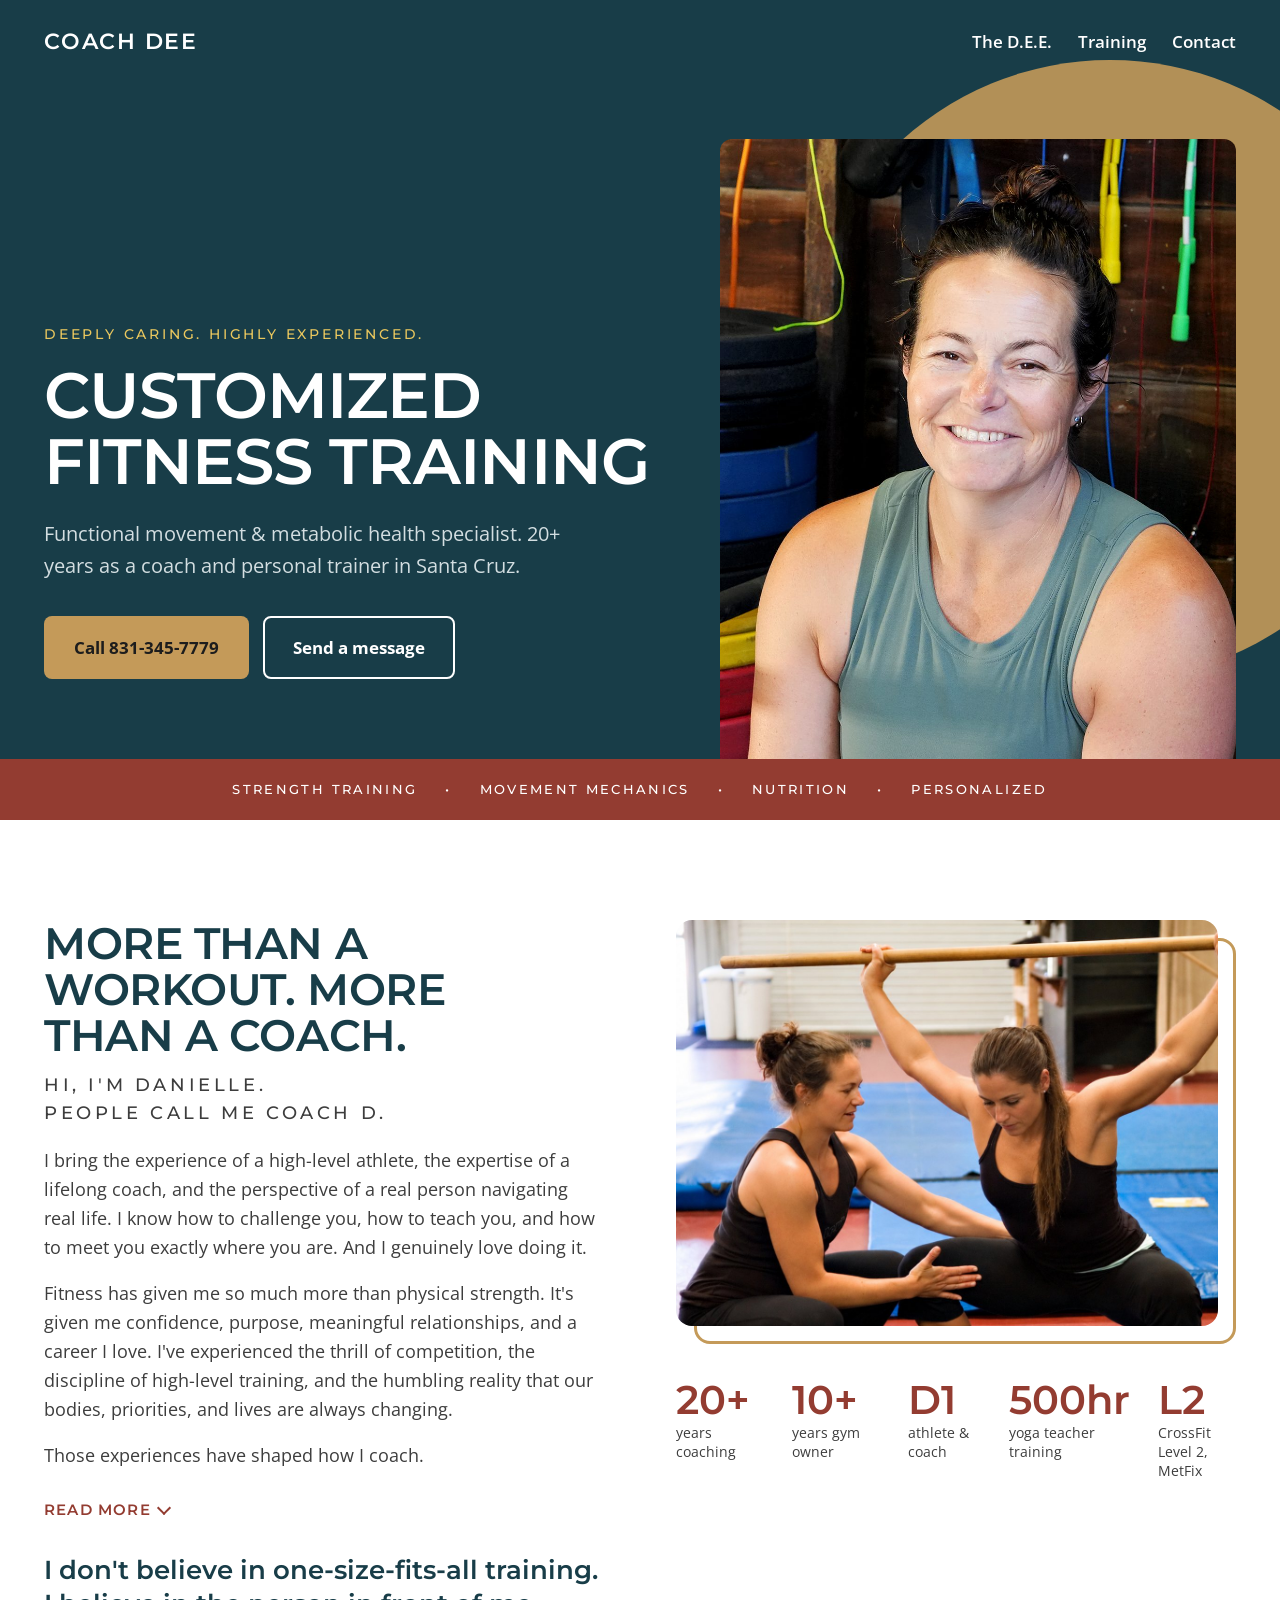
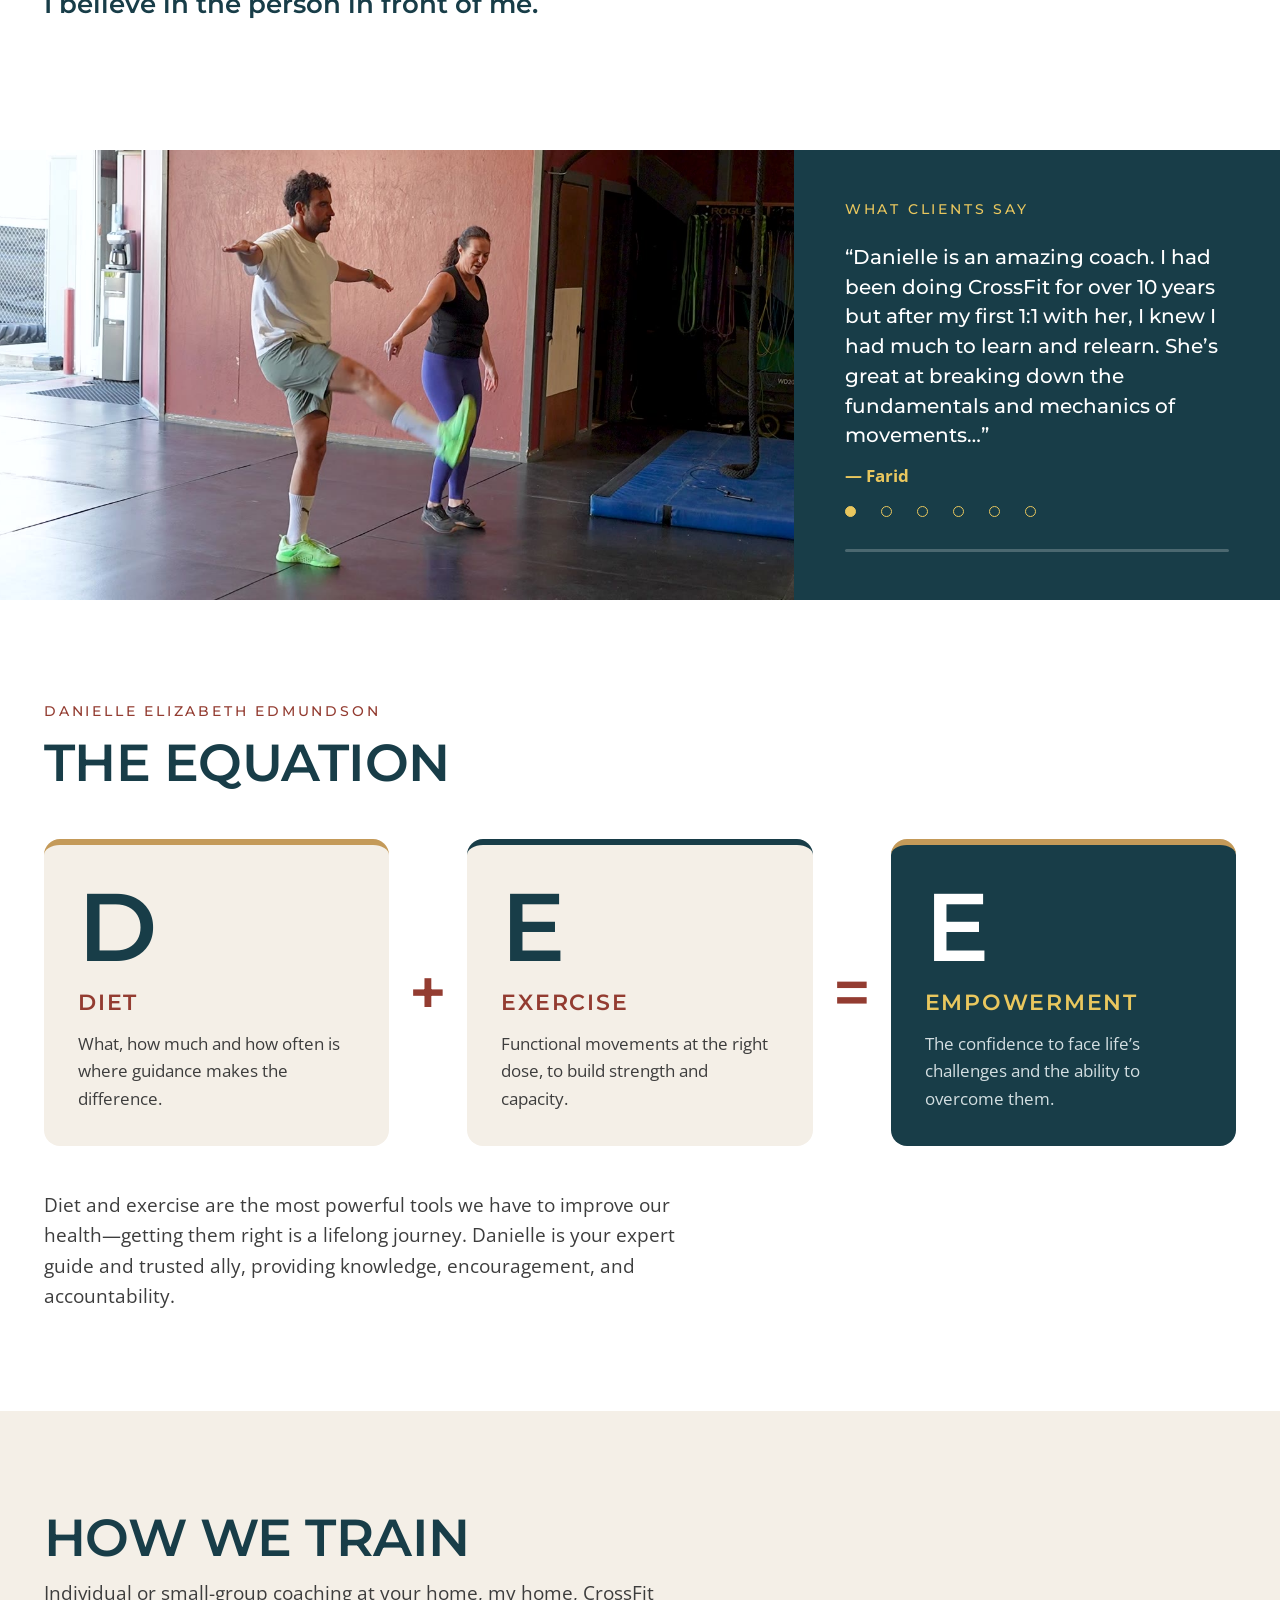
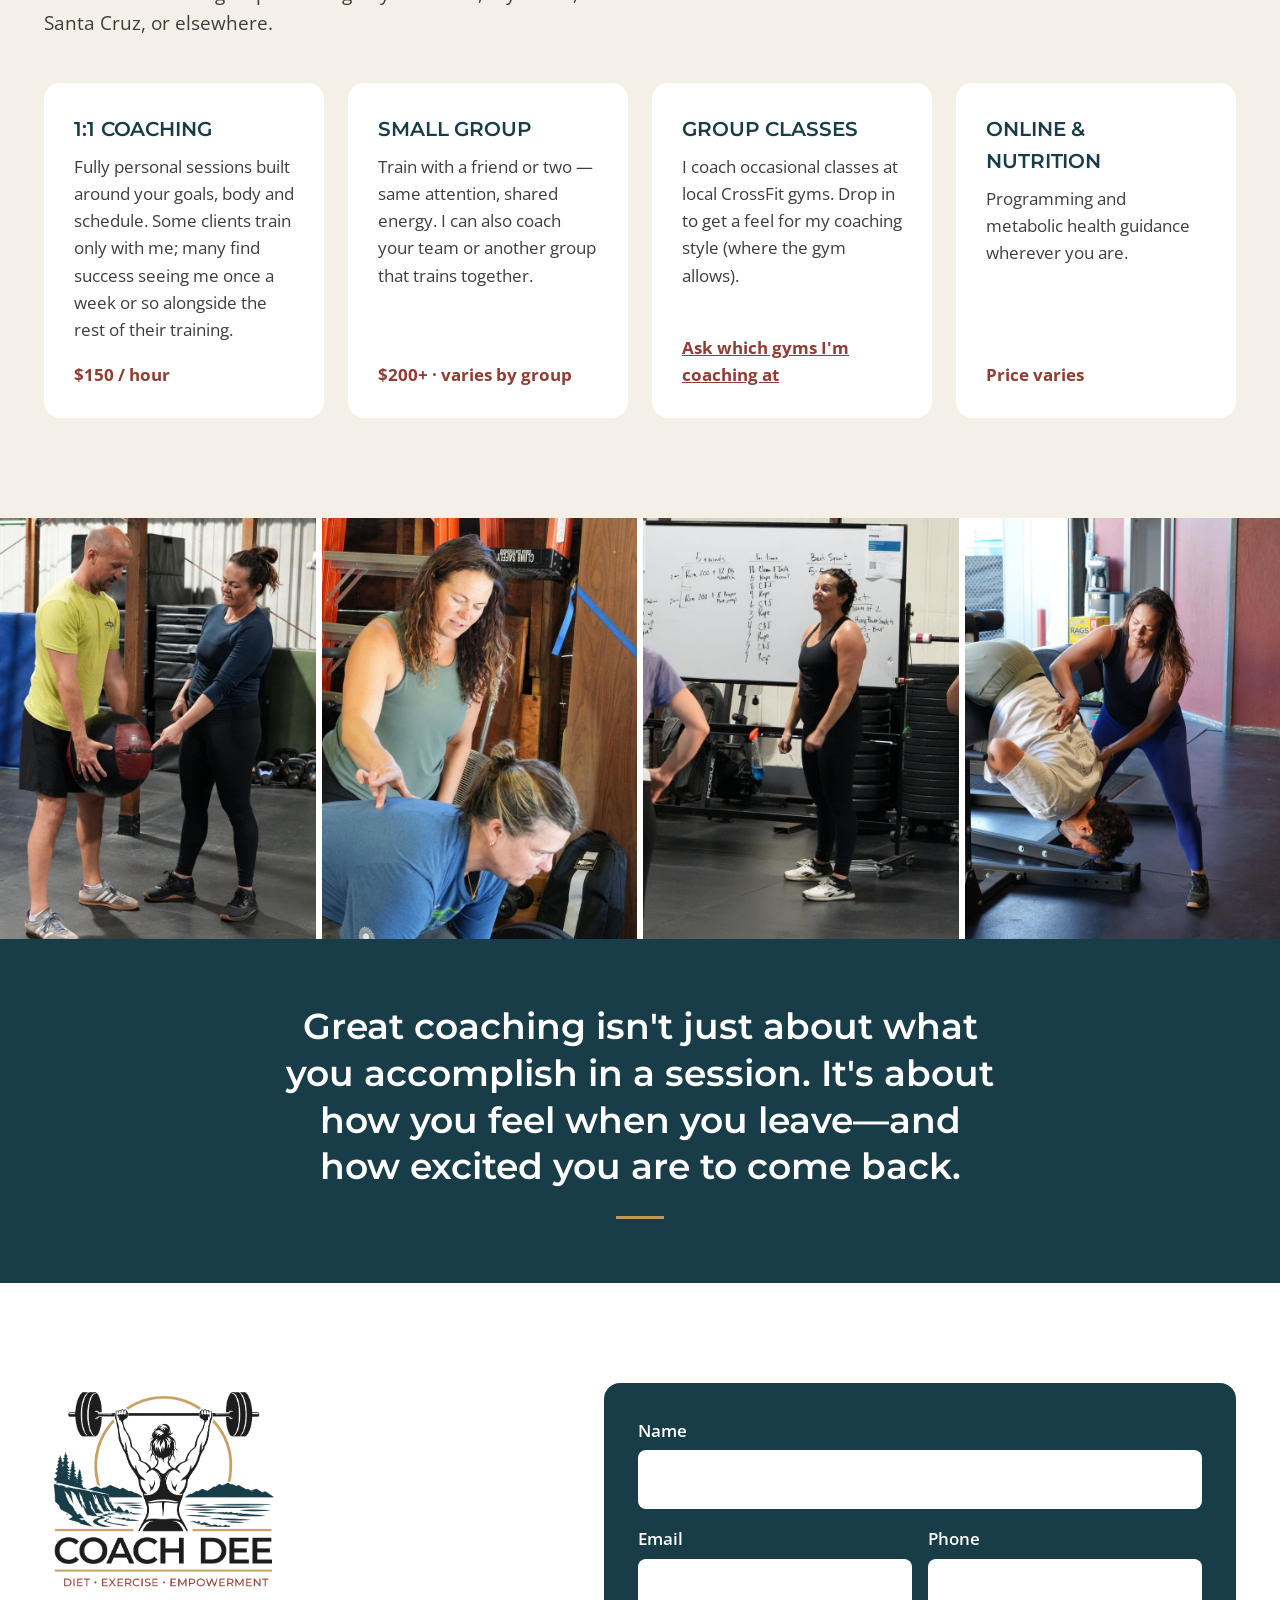
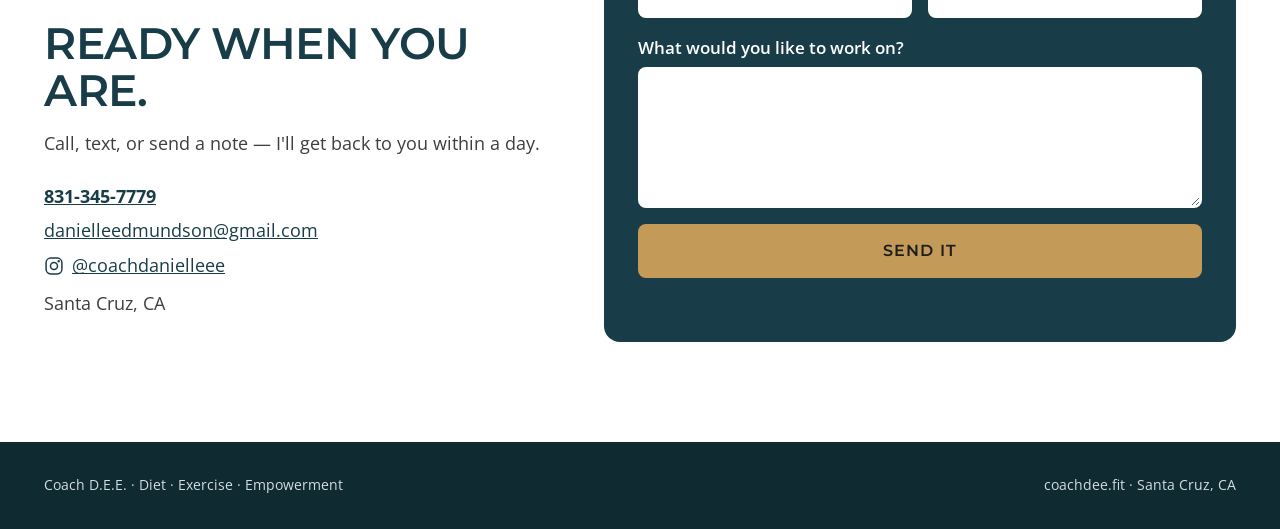
==== site/index.html @ 7452fba5 "Photo Row, Pricing" ====
<!doctype html>
<html lang="en">
<head>
  <meta charset="utf-8">
  <meta name="viewport" content="width=device-width, initial-scale=1">

  <!-- ============================================================
       WHAT SHOWS IN GOOGLE AND IN THE BROWSER TAB
       ============================================================ -->
  <title>Coach DEE | Personal Training in Santa Cruz</title>
  <meta name="description" content="Customized fitness training. Danielle Edmundson is a functional movement and metabolic health specialist with 20+ years coaching in Santa Cruz, CA.">

  <!-- What shows when the link is shared by text, Facebook, etc. -->
  <meta property="og:title" content="Coach DEE | Personal Training in Santa Cruz">
  <meta property="og:description" content="Customized fitness training. 20+ years coaching in Santa Cruz.">
  <meta property="og:image" content="https://coachdee.fit/images/danielle-portrait.jpg">
  <meta property="og:type" content="website">
  <meta property="og:url" content="https://coachdee.fit/">
  <meta name="twitter:card" content="summary_large_image">
  <link rel="canonical" href="https://coachdee.fit/">

  <!-- Browser-tab icon, plus a larger copy and a phone home-screen version -->
  <link rel="icon" href="images/favicon-32.png" sizes="32x32" type="image/png">
  <link rel="icon" href="images/favicon.png" sizes="192x192" type="image/png">
  <link rel="apple-touch-icon" href="images/apple-touch-icon.png">

  <!-- Fonts (from Google Fonts) -->
  <link rel="preconnect" href="https://fonts.googleapis.com">
  <link rel="preconnect" href="https://fonts.gstatic.com" crossorigin>
  <link href="https://fonts.googleapis.com/css2?family=Montserrat:wght@500;600&family=Open+Sans:ital,wght@0,400;0,600;0,700;1,400&display=swap" rel="stylesheet">

  <!-- The look of the site lives in style.css -->
  <link rel="stylesheet" href="style.css">
</head>
<body>

<!-- ============================================================
     HERO (the top of the page: menu, big headline, main photo)
     ============================================================ -->
<section id="top" class="hero">
  <div class="hero-sun" aria-hidden="true"></div>

  <div class="wrap topbar">
    <a href="#top" class="brand">COACH DEE</a>
    <nav aria-label="Main">
      <a href="#dee">The D.E.E.</a>
      <a href="#train">Training</a>
      <a href="#contact">Contact</a>
    </nav>
  </div>

  <div class="wrap hero-body">
    <div class="hero-text">
      <p class="eyebrow">Deeply caring. Highly experienced.</p>
      <h1>Customized Fitness Training</h1>
      <p class="hero-lead">Functional movement &amp; metabolic health specialist. 20+ years as a coach and personal trainer in Santa Cruz.</p>
      <div class="btn-row">
        <a href="tel:8313457779" class="btn btn-gold">Call 831-345-7779</a>
        <a href="mailto:danielleedmundson@gmail.com" class="btn btn-outline">Send a message</a>
      </div>
    </div>
    <div class="hero-photo">
      <img src="images/danielle-portrait.jpg" alt="Coach Danielle smiling in her gym" width="1000" height="1333">
    </div>
  </div>
</section>


<!-- ============================================================
     RED STRIPE (four things Danielle offers)
     ============================================================ -->
<section class="stripe" aria-label="What I coach">
  <div class="wrap">
    <span>STRENGTH TRAINING</span><span aria-hidden="true">•</span>
    <span>MOVEMENT MECHANICS</span><span aria-hidden="true">•</span>
    <span>NUTRITION</span><span aria-hidden="true">•</span>
    <span>PERSONALIZED</span>
  </div>
</section>


<!-- ============================================================
     ABOUT DANIELLE (bio with "Read More" for the rest; photo and numbers on the right)
     The first paragraphs always show. Everything inside <details> shows
     when a visitor clicks "Read More".
     ============================================================ -->
<section class="wrap section about-framed" aria-labelledby="about-heading">
  <div class="framed-text">
    <h2 class="big-heading about-heading" id="about-heading">More Than a Workout. More Than a Coach.</h2>
    <p class="eyebrow about-intro"><span>Hi, I'm Danielle.</span> <span>People call me Coach&nbsp;D.</span></p>
    <p>I bring the experience of a high-level athlete, the expertise of a lifelong coach, and the perspective of a real person navigating real life. I know how to challenge you, how to teach you, and how to meet you exactly where you are. And I genuinely love doing it.</p>
    <p>Fitness has given me so much more than physical strength. It's given me confidence, purpose, meaningful relationships, and a career I love. I've experienced the thrill of competition, the discipline of high-level training, and the humbling reality that our bodies, priorities, and lives are always changing.</p>
    <p>Those experiences have shaped how I coach.</p>

    <details class="story">
      <summary><span class="more">Read More</span><span class="less">Show less</span></summary>
      <div class="story-body">
        <p>I love the art and science of coaching. Understanding how bodies move, knowing what to teach, how much to challenge, when to push, and when to adapt. I bring decades of technical knowledge, creativity, and genuine care to every session, but what matters most to me is the relationship we build and how you feel about what you're accomplishing.</p>
        <p>You might be an experienced athlete, someone returning to exercise after years away, or someone who isn't quite sure where to begin. You might have ambitious goals or simply want to feel stronger, healthier, and more comfortable in your body.</p>
        <p class="belief">Wherever you are, we'll start there.</p>
        <p>We'll work hard, learn a lot, laugh, and discover what makes movement meaningful for you. I'll listen, teach, challenge, and adjust as we go, helping you build strength, confidence, and capabilities that extend far beyond the gym.</p>
        <div class="story-close">
          <p>My favorite thing to hear after a session?</p>
          <p class="story-quote">“When can we do that again?”</p>
          <p>That's when I know we're building something that lasts.</p>
        </div>
      </div>
    </details>

    <p class="belief">I don't believe in one-size-fits-all training. I believe in the person in front of me.</p>

  </div>
  <div class="about-aside">
    <div class="framed-photo">
      <img src="images/danielle-squat-coaching.jpg" alt="Danielle cueing a client's knee position in an overhead squat" width="1160" height="1023">
    </div>
    <div class="stats">
        <div><div class="stat-number">20+</div><div class="stat-label">years coaching</div></div>
        <div><div class="stat-number">10+</div><div class="stat-label">years gym owner</div></div>
        <div><div class="stat-number">D1</div><div class="stat-label">athlete &amp; coach</div></div>
        <div><div class="stat-number">500hr</div><div class="stat-label">yoga teacher training</div></div>
        <div><div class="stat-number">L2</div><div class="stat-label">CrossFit Level 2, MetFix</div></div>
    </div>
  </div>
</section>


<!-- ============================================================
     VIDEO + CLIENT QUOTES (side by side: video left, quote panel right)
     To use a different video, replace images/coachdee-broll-2.mp4

     Each quote appears at a set time in the video and stays until the
     next one starts. Set the time with data-start="minutes:seconds";
     data-end="minutes:seconds" makes a quote leave early.
     When no quote is on, the panel is left blank.
     The panel takes its colors from the quote showing:
       (nothing extra) = teal    style-light = ivory    style-red = barn red
     To take a quote out WITHOUT deleting it, add the word hidden.
     ============================================================ -->
<section class="vq-split" aria-label="Danielle coaching, and what clients say">
  <div class="vq-split-video">
    <video src="images/coachdee-broll-2.mp4" poster="images/coachdee-broll-2-preview.jpg"
         autoplay muted loop playsinline preload="auto"
         aria-label="Danielle coaching clients through balance work, lifts, rows and drills"></video>
  </div>
  <div class="vq-panel">
    <p class="eyebrow">What clients say</p>
    <div class="quotes">
      <!-- 0:00 to 0:09: Farid, part 1. Teal -->
      <figure class="testimonial" data-start="0:00">
        <blockquote>“Danielle is an amazing coach. I had been doing CrossFit for over 10 years but after my first 1:1 with her, I knew I had much to learn and relearn. She’s great at breaking down the fundamentals and mechanics of movements…”</blockquote>
        <figcaption>— Farid</figcaption>
      </figure>

      <!-- 0:09 to 0:18: Farid, part 2. Teal -->
      <figure class="testimonial" data-start="0:09">
        <blockquote>“…I have been able to open up to Danielle about goals and aspirations I thought I would never achieve and we are working through the list! I appreciate and enjoy every session I have with her.”</blockquote>
        <figcaption>— Farid</figcaption>
      </figure>

      <!-- 0:18 to 0:34: Mary. Ivory -->
      <figure class="testimonial style-light" data-start="0:18">
        <blockquote>“She is so much more than a personal trainer. My time with her is the best hour of my day.”</blockquote>
        <figcaption>— Mary</figcaption>
      </figure>

      <!-- 0:34 to 0:50: Dirk, part 1. Barn red -->
      <figure class="testimonial style-red" data-start="0:34">
        <blockquote>“Danielle does an outstanding job of demonstrating the proper technique and correcting mine. I do not have good proprioception, and her new refinements and insights at every step yield continuous improvement…”</blockquote>
        <figcaption>— Dirk</figcaption>
      </figure>

      <!-- 0:50 to 1:05: Dirk, part 2. Barn red -->
      <figure class="testimonial style-red" data-start="0:50">
        <blockquote>“…She is patient, humorous, and our sessions are tremendous fun.”</blockquote>
        <figcaption>— Dirk</figcaption>
      </figure>

      <!-- 1:05 to 1:20: Emily. Teal. Then no quote until the end (the logo) -->
      <figure class="testimonial" data-start="1:05" data-end="1:20">
        <blockquote>“Danielle brings energy, expertise and genuine care to every session.”</blockquote>
        <figcaption>— Emily</figcaption>
      </figure>

      <!-- Not shown right now: Drew. To use it, give it a time and delete the word "hidden". -->
      <figure class="testimonial style-light" data-start="1:20" hidden>
        <blockquote>“Danielle really pays attention to the whole person. She understands that fitness isn’t just about exercise — it’s about how you feel, how you move, and how you take care of yourself. She’s knowledgeable, patient, and genuinely invested in helping you succeed.”</blockquote>
        <figcaption>— Drew</figcaption>
      </figure>

    </div>
    <div class="vq-progress" aria-hidden="true"><span></span></div>
  </div>
</section>


<!-- ============================================================
     THE D.E.E. — "The Equation": Diet + Exercise = Empowerment
     ============================================================ -->
<section id="dee" class="wrap section">
  <p class="eyebrow">Danielle Elizabeth Edmundson</p>
  <h2 class="big-heading dee-heading">The Equation</h2>

  <div class="equation" role="group" aria-label="Diet plus Exercise equals Empowerment">
    <div class="dee-card">
      <div class="dee-letter" aria-hidden="true">D</div>
      <h3>DIET</h3>
      <p>What, how much and how often is where guidance makes the difference.</p>
    </div>
    <span class="op" aria-hidden="true">+</span>
    <div class="dee-card teal">
      <div class="dee-letter" aria-hidden="true">E</div>
      <h3>EXERCISE</h3>
      <p>Functional movements at the right dose, to build strength and capacity.</p>
    </div>
    <span class="op" aria-hidden="true">=</span>
    <div class="dee-card result">
      <div class="dee-letter" aria-hidden="true">E</div>
      <h3>EMPOWERMENT</h3>
      <p>The confidence to face life’s challenges and the ability to overcome them.</p>
    </div>
  </div>
  <p class="equation-intro">Diet and exercise are the most powerful tools we have to improve our health—getting them right is a lifelong journey. Danielle is your expert guide and trusted ally, providing knowledge, encouragement, and accountability.</p>
</section>


<!-- ============================================================
     HOW WE TRAIN (the ways to work together)
     Prices are the red line at the bottom of each card.
     ============================================================ -->
<section id="train" class="train">
  <div class="wrap section">
    <h2 class="big-heading">How we train</h2>
    <p class="train-intro">Individual or small-group coaching at your home, my home, CrossFit Santa Cruz, or elsewhere.</p>

    <div class="card-grid">
      <div class="offer">
        <h3>1:1 Coaching</h3>
        <p>Fully personal sessions built around your goals, body and schedule. Some clients train only with me; many find success seeing me once a week or so alongside the rest of their training.</p>
        <p class="price">$150 / hour</p>
      </div>
      <div class="offer">
        <h3>Small Group</h3>
        <p>Train with a friend or two — same attention, shared energy. I can also coach your team or another group that trains together.</p>
        <p class="price">$200+ · varies by group</p>
      </div>
      <div class="offer">
        <h3>Group Classes</h3>
        <p>I coach occasional classes at local CrossFit gyms. Drop in to get a feel for my coaching style (where the gym allows).</p>
        <p class="price"><a href="#contact">Ask which gyms I'm coaching at</a></p>
      </div>
      <div class="offer">
        <h3>Online &amp; Nutrition</h3>
        <p>Programming and metabolic health guidance wherever you are.</p>
        <p class="price">Price varies</p>
      </div>
    </div>
  </div>
</section>


<!-- ============================================================
     PHOTO STRIP (four coaching photos, edge to edge)
     To swap a photo, put the new file in the images folder and change
     its src="images/..." and its description in alt="...".
     Photos look best cropped tall (3 wide by 4 high).
     ============================================================ -->
<div class="photo-strip" role="group" aria-label="Danielle coaching">
  <img src="images/strip-medball-cue.jpg" alt="Danielle smiling as she points out a client's grip on a medicine ball" width="750" height="1000" loading="lazy">
  <img src="images/strip-deadlift-cue.jpg" alt="Danielle cueing a client's back position as she sets up a deadlift" width="750" height="1000" loading="lazy">
  <img src="images/strip-whiteboard-smiling.jpg" alt="Danielle smiling as she talks a small group through the workout on the whiteboard" width="750" height="1000" loading="lazy">
  <img src="images/strip-ghd-hands-on.jpg" alt="Danielle giving a hands-on cue to a client on the GHD machine" width="750" height="1000" loading="lazy">
</div>


<!-- ============================================================
     COACHING STATEMENT (teal band before Contact)
     ============================================================ -->
<section class="statement" aria-label="Danielle's coaching philosophy">
  <div class="wrap">
    <p>Great coaching isn't just about what you accomplish in a session. It's about how you feel when you leave—and how excited you are to come back.</p>
  </div>
</section>


<!-- ============================================================
     CONTACT (info + message form)
     Messages are emailed to Danielle by FormSubmit (formsubmit.co).
     The very first message triggers a one-time "activate this form"
     email to Danielle — she clicks it once, and it works from then on.
     To send messages somewhere else, change the email in the
     form's action="..." address below.
     ============================================================ -->
<section id="contact" class="contact-band">
<div class="wrap section contact">
  <div class="contact-info">
    <img class="contact-logo" src="images/CoachDee-Logo-FINAL2.png" alt="Coach Dee — Diet, Exercise, Empowerment" width="1350" height="1200" >
    <h2 class="big-heading">Ready when you are.</h2>
    <p class="lead">Call, text, or send a note — I'll get back to you within a day.</p>
    <p><a class="phone" href="tel:8313457779">831-345-7779</a></p>
    <p><a href="mailto:danielleedmundson@gmail.com">danielleedmundson@gmail.com</a></p>
    <p><a class="ig-link" href="https://instagram.com/coachdanielleee"><svg aria-hidden="true" width="20" height="20" viewBox="0 0 24 24" fill="none" stroke="currentColor" stroke-width="1.8" stroke-linecap="round" stroke-linejoin="round"><rect x="2.5" y="2.5" width="19" height="19" rx="5.5"></rect><circle cx="12" cy="12" r="4.2"></circle><circle cx="17.6" cy="6.4" r="0.6" fill="currentColor"></circle></svg><span>@coachdanielleee</span></a></p>
    <p class="lead">Santa Cruz, CA</p>
  </div>

  <form class="contact-form" method="POST" action="https://formsubmit.co/danielleedmundson@gmail.com">
    <!-- Settings for FormSubmit (hidden from visitors) -->
    <input type="hidden" name="_subject" value="New message from coachdee.fit">
    <input type="hidden" name="_template" value="table">
    <input type="hidden" name="_next" value="" id="thanks-page">
    <p class="hidden-field"><label>Leave this empty <input type="text" name="_honey" tabindex="-1" autocomplete="off"></label></p>

    <label>Name
      <input type="text" name="name" autocomplete="name" required>
    </label>
    <div class="pair">
      <label>Email
        <input type="email" name="email" autocomplete="email" required>
      </label>
      <label>Phone
        <input type="tel" name="phone" autocomplete="tel">
      </label>
    </div>
    <label>What would you like to work on?
      <textarea name="goals" rows="4"></textarea>
    </label>
    <button type="submit">SEND IT</button>
  </form>
</div>
</section>


<!-- ============================================================
     FOOTER
     ============================================================ -->
<footer>
  <div class="wrap">
    <span>Coach D.E.E. · Diet · Exercise · Empowerment</span>
    <span>coachdee.fit · Santa Cruz, CA</span>
  </div>
</footer>

<!-- After sending, bring people back to our own thank-you page. -->
<script>
  document.getElementById('thanks-page').value =
    new URL('thanks.html', window.location.href).href;
</script>

<!-- Show each client quote at its set time in the video (data-start / data-end). -->
<script>
(function () {
  var root = document.querySelector('.vq-split');
  if (!root) return;
  var video = root.querySelector('video');
  var slides = Array.prototype.slice.call(root.querySelectorAll('.testimonial:not([hidden])'));
  var bar = root.querySelector('.vq-progress span');
  if (!slides.length) return;

  /* "1:05" -> 65 seconds */
  function toSeconds(text) {
    return String(text || '0').split(':').reduce(function (total, part) {
      return total * 60 + (parseFloat(part) || 0);
    }, 0);
  }
  var starts = slides.map(function (s) { return toSeconds(s.getAttribute('data-start')); });
  var ends = slides.map(function (s) {
    return s.hasAttribute('data-end') ? toSeconds(s.getAttribute('data-end')) : Infinity;
  });
  function length() {
    return video && isFinite(video.duration) && video.duration > 0 ? video.duration : Infinity;
  }
  /* when quote i stops showing: its data-end, the next start, or the video's end */
  function stopOf(i) {
    var stop = Math.min(ends[i], length());
    starts.forEach(function (s) { if (s > starts[i] && s < stop) stop = s; });
    return stop;
  }
  /* the quote whose start has most recently passed (-1 if its data-end has passed too) */
  function quoteAt(t) {
    var pick = 0, best = -1;
    starts.forEach(function (start, i) { if (start <= t && start > best) { best = start; pick = i; } });
    return t >= ends[pick] ? -1 : pick;
  }

  var current = -2;
  function show(i) {
    if (i === current) return;
    if (current >= 0) slides[current].classList.remove('is-active');
    current = i;
    if (i >= 0) slides[i].classList.add('is-active');
    root.classList.toggle('is-empty', i < 0);          /* no quote: the panel stays blank */
    /* the panel takes the colors of the quote showing */
    var c = i >= 0 ? slides[i].classList : null;
    root.classList.toggle('tone-light', !!c && c.contains('style-light'));
    root.classList.toggle('tone-red', !!c && c.contains('style-red'));
  }
  function seek(i) {
    try { video.currentTime = starts[i] + 0.05; } catch (e) {}
    show(i);
  }

  /* a row of dots in each quote; a dot jumps the video to that quote */
  slides.forEach(function (slide, s) {
    var row = document.createElement('div');
    row.className = 'testimonial-dots';
    slides.forEach(function (other, i) {
      var b = document.createElement('button');
      b.type = 'button';
      b.setAttribute('aria-label', 'Show quote ' + (i + 1) + ' of ' + slides.length);
      if (i === s) b.setAttribute('aria-current', 'true');
      b.addEventListener('click', function () {
        seek(i);
        var next = slides[i].querySelectorAll('.testimonial-dots button')[i];
        if (next) next.focus({ preventScroll: true });
      });
      row.appendChild(b);
    });
    slide.appendChild(row);
  });

  /* follow the video's clock so quotes change right on time */
  function follow() {
    var t = (video && video.currentTime) || 0;
    show(quoteAt(t));
    var stop = current >= 0 ? stopOf(current) : 0;
    var p = current >= 0 && isFinite(stop) ? (t - starts[current]) / Math.max(0.01, stop - starts[current]) : 0;
    bar.style.width = Math.max(0, Math.min(1, p)) * 100 + '%';
    window.requestAnimationFrame(follow);
  }
  show(quoteAt(0));
  window.requestAnimationFrame(follow);
})();
</script>

</body>
</html>
---- site/style.css ----
/* =====================================================================
   COACH DEE — THE LOOK OF THE SITE
   ---------------------------------------------------------------------
   To change colors or fonts, edit ONLY the settings in this first box.
   Every part of the site uses these, so one change updates everything.
   Colors are written as "hex codes" like #163A3C. To pick a new one,
   search "color picker" on Google, choose a color, and copy its HEX code.
   ===================================================================== */
:root {

  /* --- COLORS (from the Coach D.E.E. Visual Style Guide) ----------- */
  /* Brand colors: use these exact codes.                              */
  --deep-teal:     #183D48;   /* Deep Blue-Teal: hero, headings, form box */
  --soft-black:    #1D1D1D;   /* Soft Black: main body text               */
  --antique-gold:  #C49A59;   /* Antique Gold: sun circle, main buttons   */
  --barn-red:      #933C31;   /* Barn Red: stripe, subheadings, accents   */
  --warm-yellow:   #E9C75E;   /* Warm Yellow: SMALL highlights only       */
  --pure-white:    #FFFFFF;   /* Pure White: default page background      */
  --warm-ivory:    #F4EFE7;   /* Warm Ivory: highlighted sections         */

  /* Supporting shades, made from the brand colors above.              */
  --darkest-teal:  #102A32;   /* footer (a darker Deep Blue-Teal)       */
  --ink-soft:      #3D3D3D;   /* paragraph text (a lighter Soft Black)  */
  --muted-light:   #D3DEE1;   /* softer light text on teal              */

  /* --- FONTS (from the style guide) --------------------------------- */
  /* Headings: Montserrat SemiBold, ALL CAPS, tight spacing.
     Subheadings: Montserrat Medium, ALL CAPS, wide spacing, barn red.
     Body: Open Sans. To swap a font, also change the Google Fonts link
     near the top of index.html (and thanks.html).                     */
  --heading-font: 'Montserrat', system-ui, sans-serif;
  --body-font:    'Open Sans', system-ui, sans-serif;
  --heading-weight: 600;      /* SemiBold                               */
  --subheading-weight: 500;   /* Medium                                 */

  /* --- SIZES -------------------------------------------------------- */
  --page-width:    1240px;    /* widest the content gets                */
  --corner-round:  16px;      /* how rounded cards and photos are       */
  --button-round:  8px;       /* how rounded buttons are                */
  --section-space: 100px;     /* breathing room above/below sections    */
}

/* =====================================================================
   Below here is the layout. You shouldn't need to touch it for everyday
   changes — but it's safe to experiment; you can always undo.
   ===================================================================== */

* { box-sizing: border-box; }
html { scroll-behavior: smooth; }
body {
  margin: 0;
  background: var(--pure-white);
  color: var(--soft-black);
  font-family: var(--body-font);
  font-size: 17px;
  line-height: 1.6;
}
img, video { display: block; max-width: 100%; }
a { color: var(--deep-teal); }
a:hover { color: var(--barn-red); }
input, textarea, select, button { font: inherit; }

.wrap { max-width: var(--page-width); margin: 0 auto; padding-left: 24px; padding-right: 24px; }
.section { padding-top: var(--section-space); padding-bottom: var(--section-space); }

.eyebrow {
  margin: 0 0 14px;
  font-family: var(--heading-font);
  font-size: 14px;
  font-weight: var(--subheading-weight);
  letter-spacing: 0.2em;
  text-transform: uppercase;
  color: var(--barn-red);
}
.big-heading {
  margin: 0 0 24px;
  font-family: var(--heading-font);
  font-weight: var(--heading-weight);
  font-size: clamp(34px, 5vw, 52px);
  line-height: 1.05;
  letter-spacing: -0.01em;
  text-transform: uppercase;
  color: var(--deep-teal);
}

/* Buttons */
.btn {
  display: inline-block;
  text-decoration: none;
  padding: 16px 28px;
  border-radius: var(--button-round);
  font-weight: 700;
  font-size: 17px;
  border: 2px solid transparent;
  transition: transform .15s ease, opacity .15s ease;
}
.btn:hover { transform: translateY(-2px); }
.btn-gold    { background: var(--antique-gold); color: var(--soft-black); }
.btn-gold:hover { color: var(--soft-black); }
.btn-outline { border-color: var(--pure-white); color: var(--pure-white); }
.btn-outline:hover { color: var(--pure-white); background: rgba(255,255,255,.08); }
.btn-light   { background: var(--pure-white); color: var(--deep-teal); padding: 12px 22px; font-size: 16px; }
.btn-light:hover { color: var(--deep-teal); }

/* ---------- Hero ---------- */
.hero { background: var(--deep-teal); color: var(--pure-white); position: relative; overflow: hidden; }
.hero-sun {
  position: absolute; right: -140px; top: 60px;
  width: 620px; height: 620px; border-radius: 50%;
  background: var(--antique-gold); opacity: .9;
}
.topbar {
  position: relative;
  display: flex; flex-wrap: wrap; align-items: center; justify-content: space-between;
  gap: 16px; padding-top: 18px; padding-bottom: 18px;
}
.brand {
  color: var(--pure-white); text-decoration: none;
  font-family: var(--heading-font); font-weight: var(--heading-weight); font-size: 22px; letter-spacing: .08em;
}
.brand:hover { color: var(--warm-yellow); }
.topbar nav { display: flex; flex-wrap: wrap; align-items: center; gap: 8px 26px; font-weight: 600; }
.topbar nav a:not(.btn) { color: var(--pure-white); text-decoration: none; padding: 10px 0; }
.topbar nav a:not(.btn):hover { color: var(--warm-yellow); }

.hero-body {
  position: relative;
  display: flex; flex-wrap: wrap; align-items: flex-end; gap: 40px;
  padding-top: 56px;
}
.hero-text { flex: 1 1 520px; min-width: 0; padding-bottom: 80px; }
.hero-text .eyebrow { color: var(--warm-yellow); margin-bottom: 18px; }
.hero h1 {
  margin: 0 0 24px;
  font-family: var(--heading-font); font-weight: var(--heading-weight);
  font-size: clamp(34px, 5vw, 64px); line-height: 1.02; letter-spacing: -.015em;
  text-transform: uppercase;
}
.hero h1 span { display: block; }   /* one sentence per line */
.hero-lead { margin: 0 0 34px; font-size: 20px; max-width: 520px; color: var(--muted-light); }
.btn-row { display: flex; flex-wrap: wrap; gap: 14px; }
.hero-photo { flex: 1 1 400px; min-width: 0; }
.hero-photo img {
  width: 100%; height: 620px; object-fit: cover; object-position: center 20%;
  border-radius: 12px 12px 0 0;
}

/* ---------- Stripe ---------- */
.stripe { background: var(--barn-red); color: var(--pure-white); }
.stripe .wrap {
  display: flex; flex-wrap: wrap; justify-content: center; gap: 10px 28px;
  padding-top: 20px; padding-bottom: 20px;
  font-family: var(--heading-font); font-size: 13px; font-weight: var(--subheading-weight); letter-spacing: .18em;
}

/* ---------- D.E.E. cards ---------- */
.dee-heading { margin-bottom: 48px; }
.equation-intro { margin: 44px 0 0; font-size: 19px; color: var(--ink-soft); max-width: 680px; }
.card-grid { display: grid; grid-template-columns: repeat(auto-fit, minmax(260px, 1fr)); gap: 24px; }
.dee-card {
  background: var(--warm-ivory); border-radius: var(--corner-round); padding: 34px;
  border-top: 6px solid var(--antique-gold);
}
.dee-card.teal { border-top-color: var(--deep-teal); }
.dee-card.red  { border-top-color: var(--barn-red); }

/* "The Equation": D + E = E, with the result card in deep teal */
.equation {
  display: grid;
  grid-template-columns: 1fr auto 1fr auto 1fr;
  align-items: stretch; gap: 20px;
}
.equation .op {
  align-self: center;
  font-family: var(--heading-font); font-weight: var(--heading-weight);
  font-size: 64px; line-height: 1; color: var(--barn-red);
}
.dee-card.result { background: var(--deep-teal); border-top-color: var(--antique-gold); }
.dee-card.result .dee-letter { color: var(--pure-white); }
.dee-card.result h3 { color: var(--warm-yellow); }
.dee-card.result p { color: var(--muted-light); }
@media (max-width: 900px) {
  .equation { grid-template-columns: 1fr; gap: 6px; }
  .equation .op { justify-self: center; font-size: 48px; }
}
.dee-letter { font-family: var(--heading-font); font-size: 96px; font-weight: var(--heading-weight); line-height: 1; color: var(--deep-teal); }
.dee-card h3 { margin: 10px 0; font-family: var(--heading-font); font-weight: var(--heading-weight); font-size: 22px; letter-spacing: .08em; color: var(--barn-red); }
.dee-card p { margin: 0; color: var(--ink-soft); }

/* ---------- About ---------- */
.about { background: var(--deep-teal); color: var(--pure-white); }
.about .wrap { display: flex; flex-wrap: wrap; }
.about-photo { flex: 1 1 520px; min-width: 0; }
.about-photo img { width: 100%; height: 100%; min-height: 520px; object-fit: cover; }
.about-text {
  flex: 1 1 480px; min-width: 0; padding: 72px 48px;
  display: flex; flex-direction: column; justify-content: center;
}
.about-text .eyebrow { color: var(--warm-yellow); }
.about-text p { margin: 0 0 18px; font-size: 18px; color: var(--muted-light); }
.about-text .belief {
  margin: 4px 0 28px; font-family: var(--heading-font);
  font-size: 26px; font-weight: var(--heading-weight); line-height: 1.3; color: var(--pure-white);
}
.stats { display: flex; flex-wrap: wrap; gap: 28px; }
.stat-number { font-family: var(--heading-font); font-size: 40px; font-weight: var(--heading-weight); line-height: 1; color: var(--warm-yellow); }
.stat-label { font-size: 14px; }

/* ---------- Testimonial ---------- */
.quote { max-width: 1000px; text-align: center; }
.quote blockquote {
  margin: 0 0 20px; font-family: var(--heading-font);
  font-size: clamp(22px, 3vw, 30px); font-weight: 500; line-height: 1.4; color: var(--deep-teal);
}
.quote .who { margin: 0; font-weight: 700; color: var(--barn-red); }

/* ---------- Training ---------- */
.train { background: var(--warm-ivory); }
.train .big-heading { margin-bottom: 12px; }
.train-intro { margin: 0 0 44px; font-size: 19px; color: var(--ink-soft); max-width: 620px; }
.offer { background: var(--pure-white); border-radius: var(--corner-round); padding: 30px; }
.offer h3 { margin: 0 0 8px; font-family: var(--heading-font); font-weight: var(--heading-weight); font-size: 20px; text-transform: uppercase; letter-spacing: -.005em; color: var(--deep-teal); }
.offer p { margin: 0 0 18px; color: var(--ink-soft); }
.offer .price { margin: 0; font-weight: 700; color: var(--barn-red); }
.offer .price a { color: inherit; }

/* ---------- Coaching statement (teal band before Contact) ---------- */
.statement { background: var(--deep-teal); color: var(--pure-white); }
.statement .wrap { padding-top: 64px; padding-bottom: 64px; }
.statement p {
  margin: 0 auto; max-width: 30ch; text-align: center; text-wrap: balance;
  font-family: var(--heading-font); font-weight: var(--heading-weight);
  font-size: clamp(24px, 3vw, 36px); line-height: 1.3;
}
.statement p::after {                          /* small gold rule under the line */
  content: ""; display: block; width: 48px; height: 3px; margin: 26px auto 0; background: var(--antique-gold);
}

/* ---------- Contact ---------- */
.contact-band { background: var(--pure-white); }   /* white, after the off-white "How we train" */
.contact { display: flex; flex-wrap: wrap; gap: 48px; }
.contact-info { flex: 1 1 380px; min-width: 0; }
.contact-logo { width: 240px; height: auto; margin-bottom: 24px; }
.contact-info .big-heading { font-size: clamp(32px, 4.2vw, 44px); margin-bottom: 16px; }
.contact-info p { margin: 0 0 6px; font-size: 18px; }
.contact-info .lead { margin-bottom: 24px; color: var(--ink-soft); }
.contact-info .phone { font-weight: 700; }

.contact-form {
  flex: 1 1 500px; min-width: 0;
  background: var(--deep-teal); color: var(--pure-white);
  border-radius: var(--corner-round); padding: 34px;
  display: flex; flex-direction: column; gap: 16px;
}
.contact-form label { display: flex; flex-direction: column; gap: 6px; font-weight: 600; }
.contact-form .pair { display: flex; flex-wrap: wrap; gap: 16px; }
.contact-form .pair label { flex: 1 1 200px; }
.contact-form input, .contact-form textarea {
  padding: 14px; border: 2px solid transparent; border-radius: var(--button-round);
  background: var(--pure-white); color: var(--soft-black);
}
.contact-form input:focus, .contact-form textarea:focus { outline: none; border-color: var(--antique-gold); }
.contact-form textarea { resize: vertical; }
.contact-form button {
  min-height: 54px; background: var(--antique-gold); color: var(--soft-black); border: 0;
  border-radius: var(--button-round); font-family: var(--heading-font);
  font-weight: var(--heading-weight); letter-spacing: .08em; font-size: 16px; cursor: pointer;
}
.contact-form button:hover { filter: brightness(1.06); }
.hidden-field { display: none; }

/* ---------- Footer ---------- */
footer { background: var(--darkest-teal); color: var(--muted-light); }
footer .wrap {
  display: flex; flex-wrap: wrap; justify-content: space-between; gap: 12px;
  padding-top: 32px; padding-bottom: 32px; font-size: 14px;
}
footer a { color: var(--muted-light); }
footer a:hover { color: var(--warm-yellow); }

/* ---------- Video + client quotes, side by side ----------
   The video sits on the left and a quote panel on the right. The panel
   takes its colors from the quote showing: teal (nothing extra),
   style-light (ivory) or style-red (barn red). */
.vq-split {
  display: grid; grid-template-columns: minmax(0, 62fr) minmax(0, 38fr);
  background: var(--deep-teal); color: var(--pure-white);
  transition: background .6s ease, color .6s ease;
  --vq-accent: var(--warm-yellow);           /* name, dots and small label */
  --vq-track: rgba(255, 255, 255, .22);      /* behind the progress bar */
}
.vq-split.tone-light {
  background: var(--warm-ivory); color: var(--deep-teal);
  --vq-accent: var(--barn-red); --vq-track: rgba(24, 61, 72, .15);
}
.vq-split.tone-red {
  background: var(--barn-red); color: var(--pure-white);
  --vq-accent: var(--warm-ivory); --vq-track: rgba(255, 255, 255, .25);
}
.vq-split video {
  display: block; width: 100%; height: 100%; aspect-ratio: 16 / 9; object-fit: cover;
}
.vq-panel {
  display: flex; flex-direction: column; justify-content: center; gap: 22px;
  padding: 48px clamp(24px, 4vw, 64px);
}
.vq-panel .eyebrow { margin: 0; color: var(--vq-accent); }

/* the quotes stack in one spot and fade in and out */
.vq-panel .quotes { display: grid; }
.vq-panel .quotes > * { grid-area: 1 / 1; }
.testimonial {
  margin: 0; opacity: 0; visibility: hidden;
  transition: opacity .6s ease, visibility .6s;
}
.testimonial.is-active { opacity: 1; visibility: visible; }
.testimonial blockquote {
  margin: 0 0 12px; font-family: var(--heading-font); font-weight: 500;
  font-size: clamp(18px, 1.6vw, 23px); line-height: 1.45;
}
.testimonial figcaption { font-weight: 700; font-size: 17px; color: var(--vq-accent); }
/* no quote showing: the panel stays blank (label and progress bar fade out too) */
.vq-panel > * { transition: opacity .6s ease; }
.vq-split.is-empty .vq-panel > * { opacity: 0; }

.testimonial-dots { display: flex; gap: 4px; margin: 6px 0 0 -10px; }
.testimonial-dots button {
  width: 32px; height: 32px; padding: 0; border: 0; background: none; cursor: pointer;
  display: grid; place-items: center;
}
.testimonial-dots button::before {           /* the visible dot */
  content: ""; width: 9px; height: 9px; border-radius: 50%;
  border: 1.5px solid var(--vq-accent); transition: background .2s;
}
.testimonial-dots button[aria-current="true"]::before { background: var(--vq-accent); }
.testimonial-dots button:focus-visible { outline: 2px solid var(--vq-accent); outline-offset: -2px; border-radius: 50%; }

/* thin bar: how long the current quote has left */
.vq-progress { height: 3px; border-radius: 2px; background: var(--vq-track); overflow: hidden; }
.vq-progress span { display: block; height: 100%; width: 0; background: var(--antique-gold); }

@media (prefers-reduced-motion: reduce) {
  .vq-split, .testimonial, .vq-panel > * { transition: none; }
}
/* Tablets and phones: the quote panel sits under the video */
@media (max-width: 900px) {
  .vq-split { grid-template-columns: 1fr; }
  .vq-split video { height: auto; }
  .vq-panel { padding: 32px 16px 28px; }
}

/* ---------- About Danielle: bio, story, numbers, framed photo ---------- */
.about-framed { display: flex; flex-wrap: wrap; gap: 48px 72px; align-items: flex-start; }
.about-intro { margin-bottom: 20px; }
.about-intro span { white-space: nowrap; }   /* if the line wraps, it breaks between the two sentences */
.about-heading { margin-bottom: 12px; font-size: clamp(30px, 3.6vw, 44px); text-wrap: balance; }
.framed-text { flex: 1 1 420px; min-width: 0; }
.framed-text p { margin: 0 0 18px; font-size: 18px; color: var(--ink-soft); max-width: 60ch; }
.framed-text .belief {
  margin: 8px 0 28px; font-family: var(--heading-font); font-weight: var(--heading-weight);
  font-size: 26px; line-height: 1.3; color: var(--deep-teal);
}
.about-aside .stat-number { color: var(--barn-red); }
.about-aside .stat-label { color: var(--ink-soft); }
/* "Read Danielle's story": the rest of the bio folds away */
.story { margin: 0 0 22px; }
.story summary {
  display: inline-flex; align-items: center; gap: 8px; min-height: 44px; cursor: pointer;
  font-family: var(--heading-font); font-weight: var(--heading-weight); font-size: 15px;
  letter-spacing: .08em; text-transform: uppercase; color: var(--barn-red); list-style: none;
}
.story summary::-webkit-details-marker { display: none; }
.story summary::after {                         /* chevron that flips when open */
  content: ""; width: 8px; height: 8px; margin-top: -4px;
  border-right: 2px solid currentColor; border-bottom: 2px solid currentColor; transform: rotate(45deg);
}
.story[open] summary::after { transform: rotate(-135deg); margin-top: 4px; }
.story summary:focus-visible { outline: 2px solid var(--barn-red); outline-offset: 4px; border-radius: 4px; }
.story .less, .story[open] .more { display: none; }
.story[open] .less { display: inline; }
.story-body { padding-top: 10px; }
.framed-text .story-list { font-family: var(--heading-font); font-weight: 500; font-size: 19px; line-height: 1.5; color: var(--deep-teal); }
.story-close { margin: 30px 0 8px; padding: 22px 24px 6px; background: var(--warm-ivory); border-radius: var(--corner-round); }
.framed-text .story-close p { color: var(--deep-teal); }
.framed-text .story-quote {
  margin: 4px 0 14px; font-family: var(--heading-font); font-weight: var(--heading-weight);
  font-size: 28px; line-height: 1.2; color: var(--barn-red);
}
@media (prefers-reduced-motion: reduce) { .story summary::after { transition: none; } }

/* The numbers: one row of five on wide screens, three across below that. */
.about-aside .stats { display: grid; grid-template-columns: repeat(5, auto); justify-content: start; gap: 18px 28px; margin-top: 36px; }
.about-aside .stat-label { max-width: 11ch; line-height: 1.35; margin-top: 4px; }
@media (max-width: 1240px) { .about-aside .stats { grid-template-columns: repeat(3, auto); } }
@media (max-width: 420px) { .about-aside .stats { gap: 16px 20px; } .about-aside .stat-number { font-size: 32px; } }
/* right-hand column: the framed photo with the numbers under it */
.about-aside { flex: 1 1 420px; min-width: 0; }
.framed-photo { position: relative; padding: 0 18px 18px 0; }
/* on wide screens the photo travels alongside the bio while it is read */
@media (min-width: 941px) { .about-aside { position: sticky; top: 32px; } }
.framed-photo::before {             /* antique-gold frame offset behind the photo */
  content: ""; position: absolute; inset: 18px 0 0 18px;
  border: 3px solid var(--antique-gold); border-radius: var(--corner-round);
}
.framed-photo img {
  position: relative; width: 100%; height: auto; aspect-ratio: 4 / 3; object-fit: cover;
  object-position: center 30%; border-radius: var(--corner-round);
}

@media (max-width: 700px) {
  .framed-photo { padding: 0 12px 12px 0; }
  .framed-photo::before { inset: 12px 0 0 12px; }
}

/* Instagram link with its icon */
.ig-link { display: inline-flex; align-items: center; gap: 8px; }
.ig-link svg { flex: none; }

/* ---------- Phones and small screens ---------- */
@media (max-width: 700px) {
  :root { --section-space: 64px; }
  .hero-sun { width: 340px; height: 340px; right: -150px; top: auto; bottom: 260px; }
  .stripe span[aria-hidden="true"] { display: none; }
  .hero-text { padding-bottom: 8px; }
  .hero-photo img { height: 420px; }
  .about-photo img { min-height: 340px; }
  .about-text { padding: 48px 0; }
  .dee-letter { font-size: 72px; }
  .contact-form { padding: 24px; }
}

/* ---------- Photo strip (four photos between "How we train" and the teal statement) ---------- */
.photo-strip { display: grid; grid-template-columns: repeat(4, minmax(0, 1fr)); gap: 6px; background: var(--pure-white); }
.photo-strip img { width: 100%; height: 100%; aspect-ratio: 3 / 4; object-fit: cover; }
@media (max-width: 700px) { .photo-strip { grid-template-columns: repeat(2, minmax(0, 1fr)); } }

/* "How we train" cards: price line sits at the bottom so the cards line up */
.offer { display: flex; flex-direction: column; }
.offer .price { margin-top: auto; }
.train .card-grid { grid-template-columns: repeat(4, minmax(0, 1fr)); }
@media (max-width: 1000px) { .train .card-grid { grid-template-columns: repeat(2, minmax(0, 1fr)); } }
@media (max-width: 600px)  { .train .card-grid { grid-template-columns: 1fr; } }
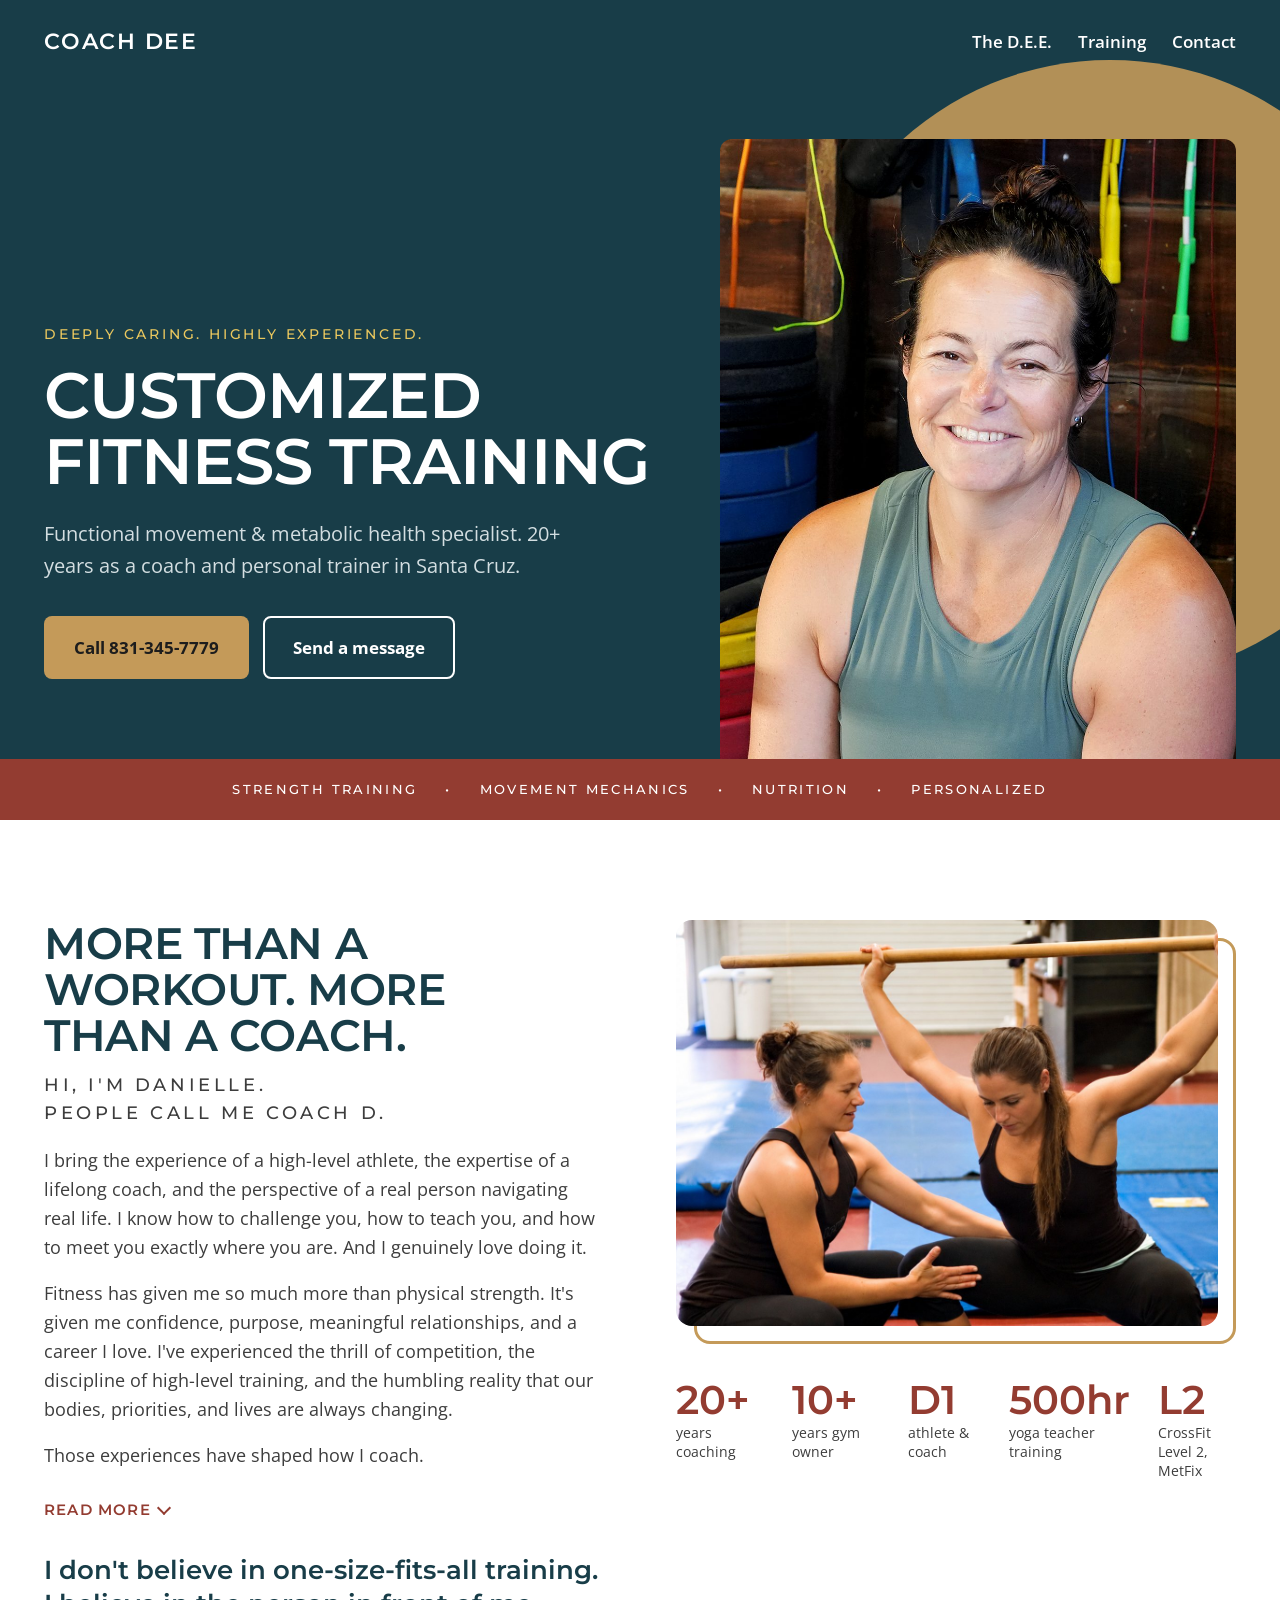
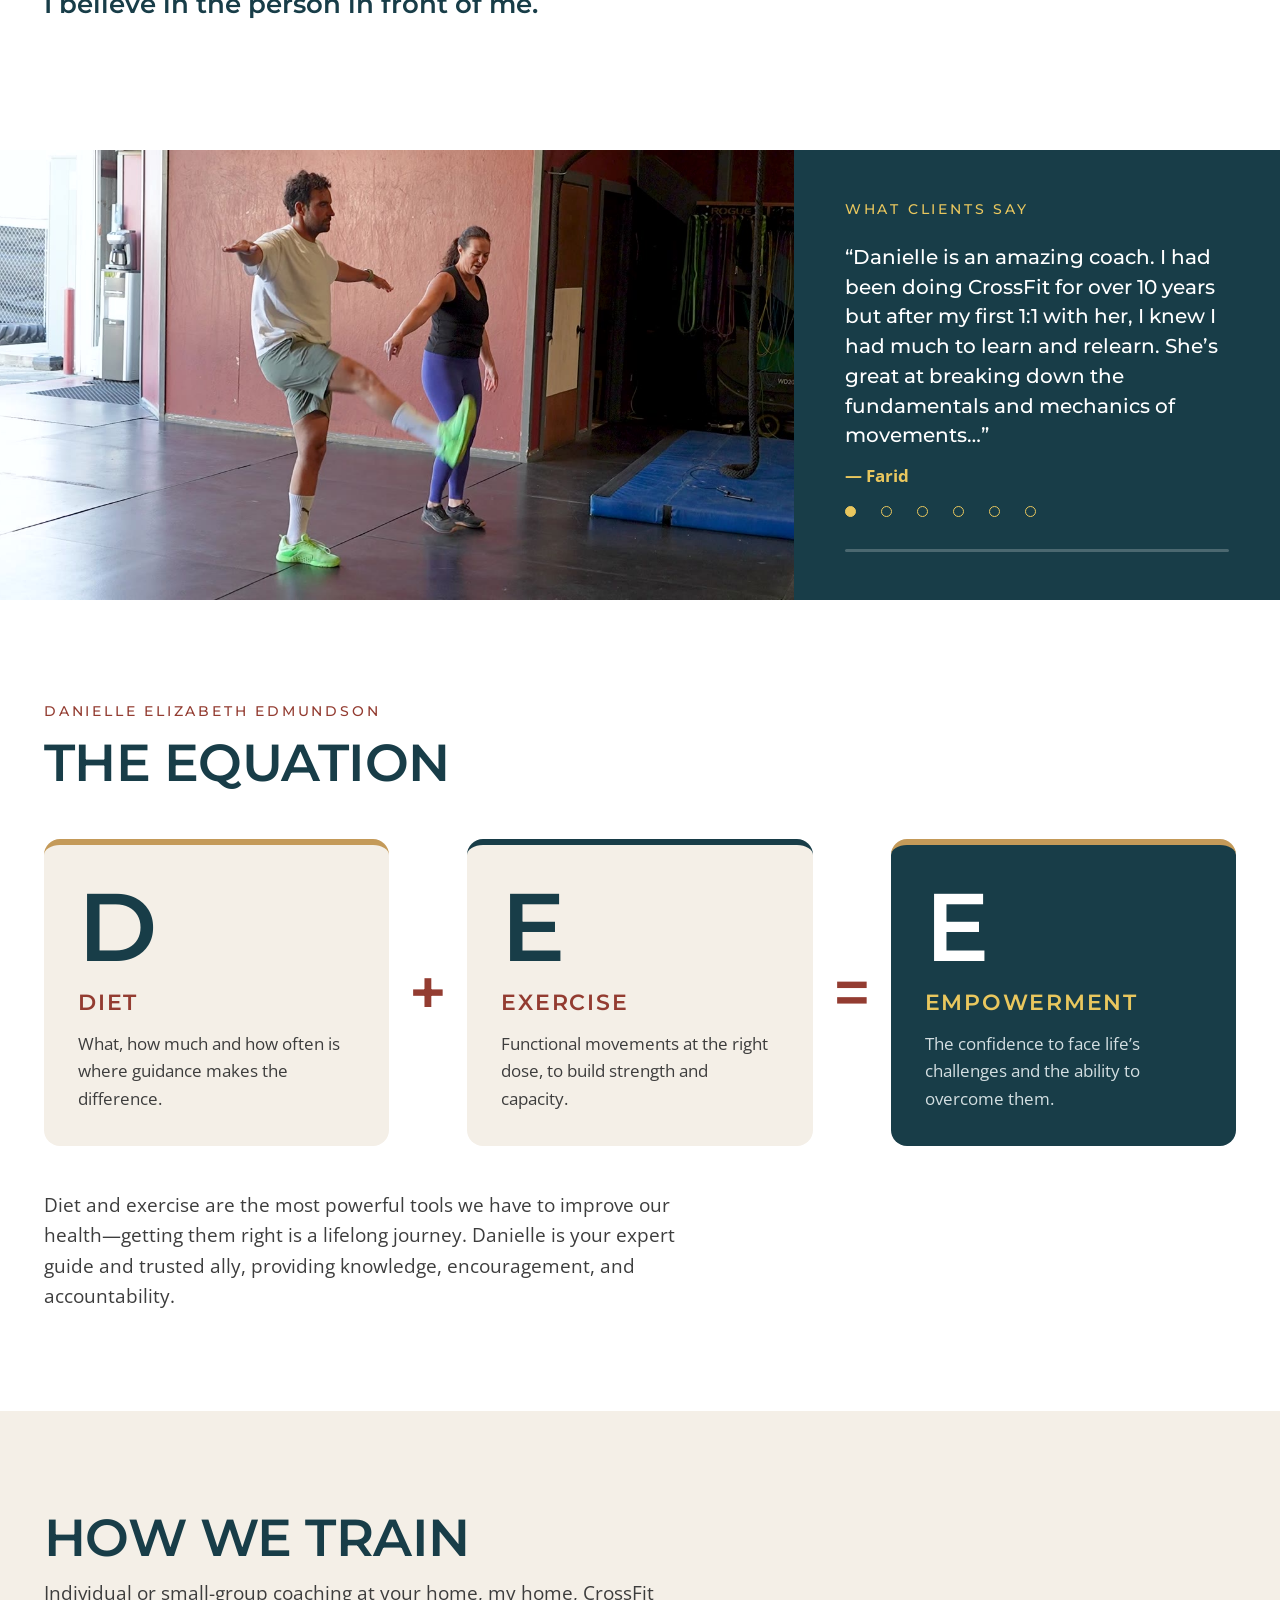
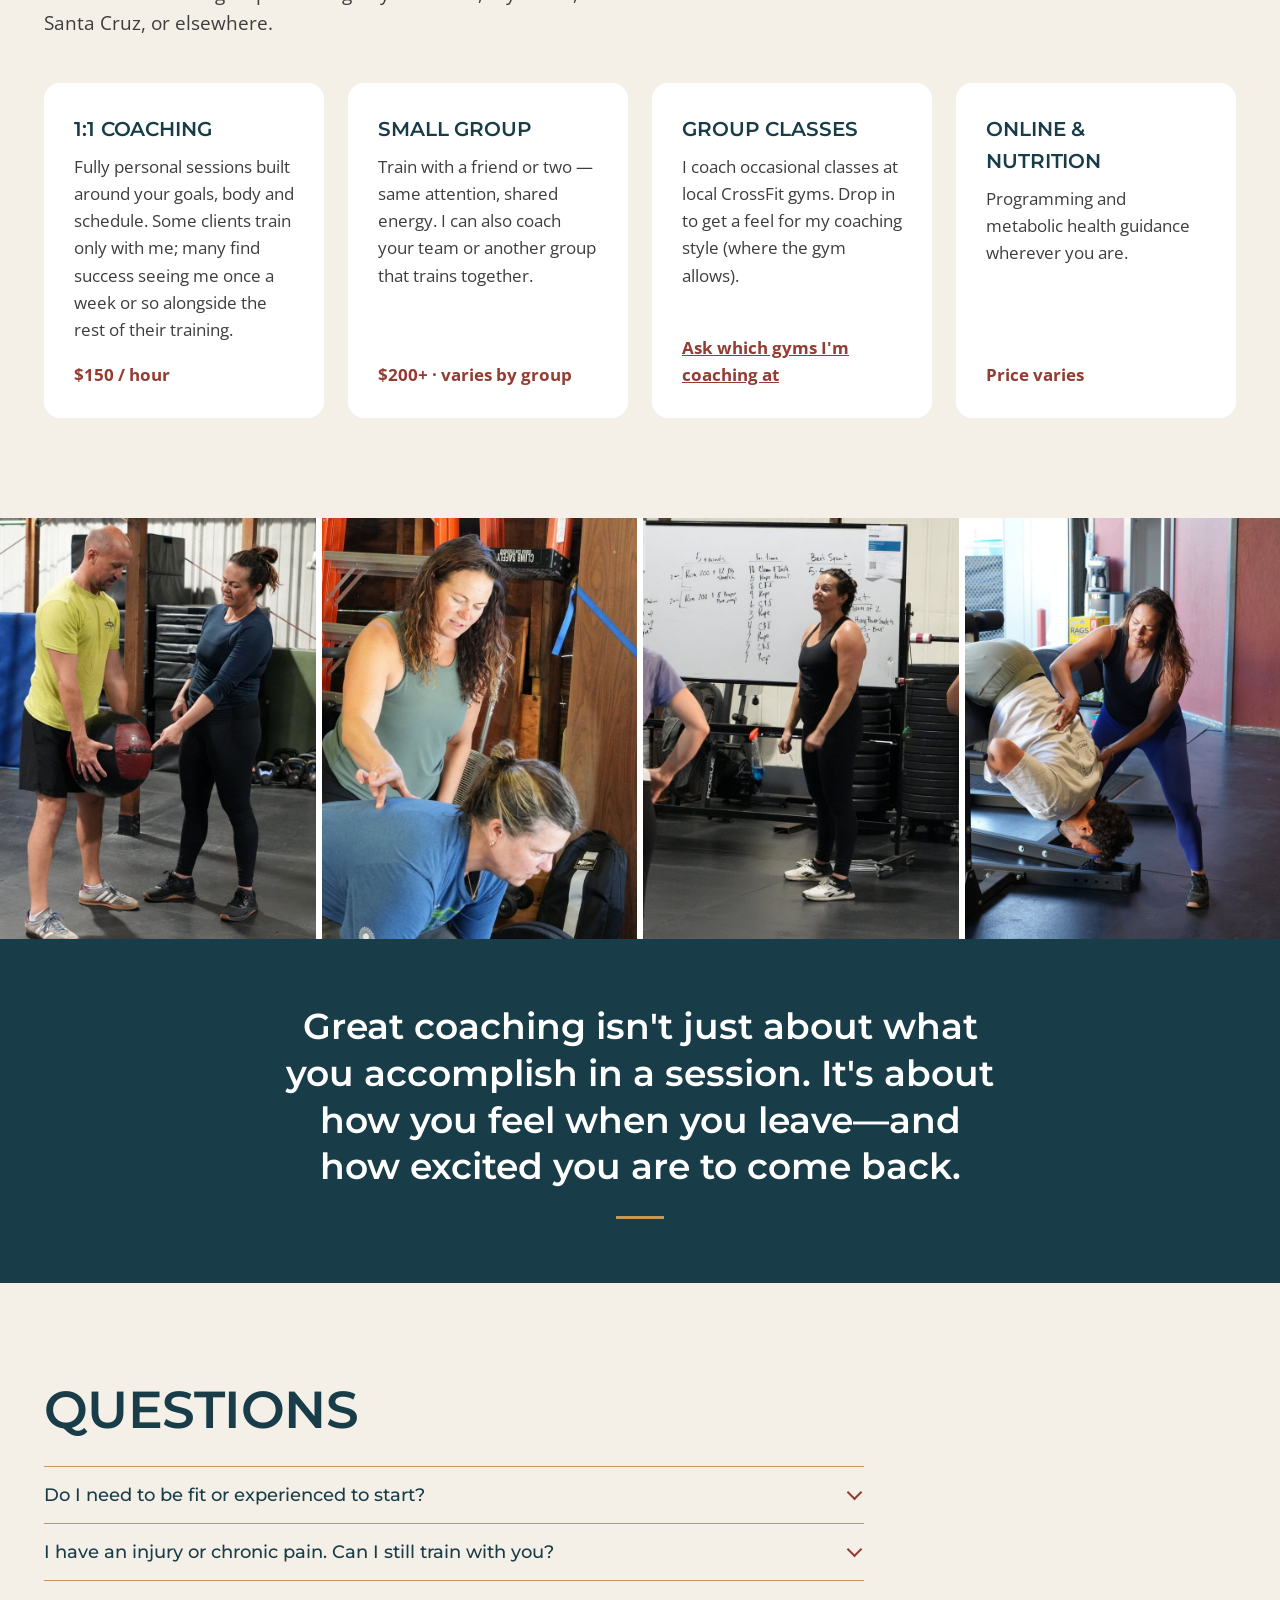
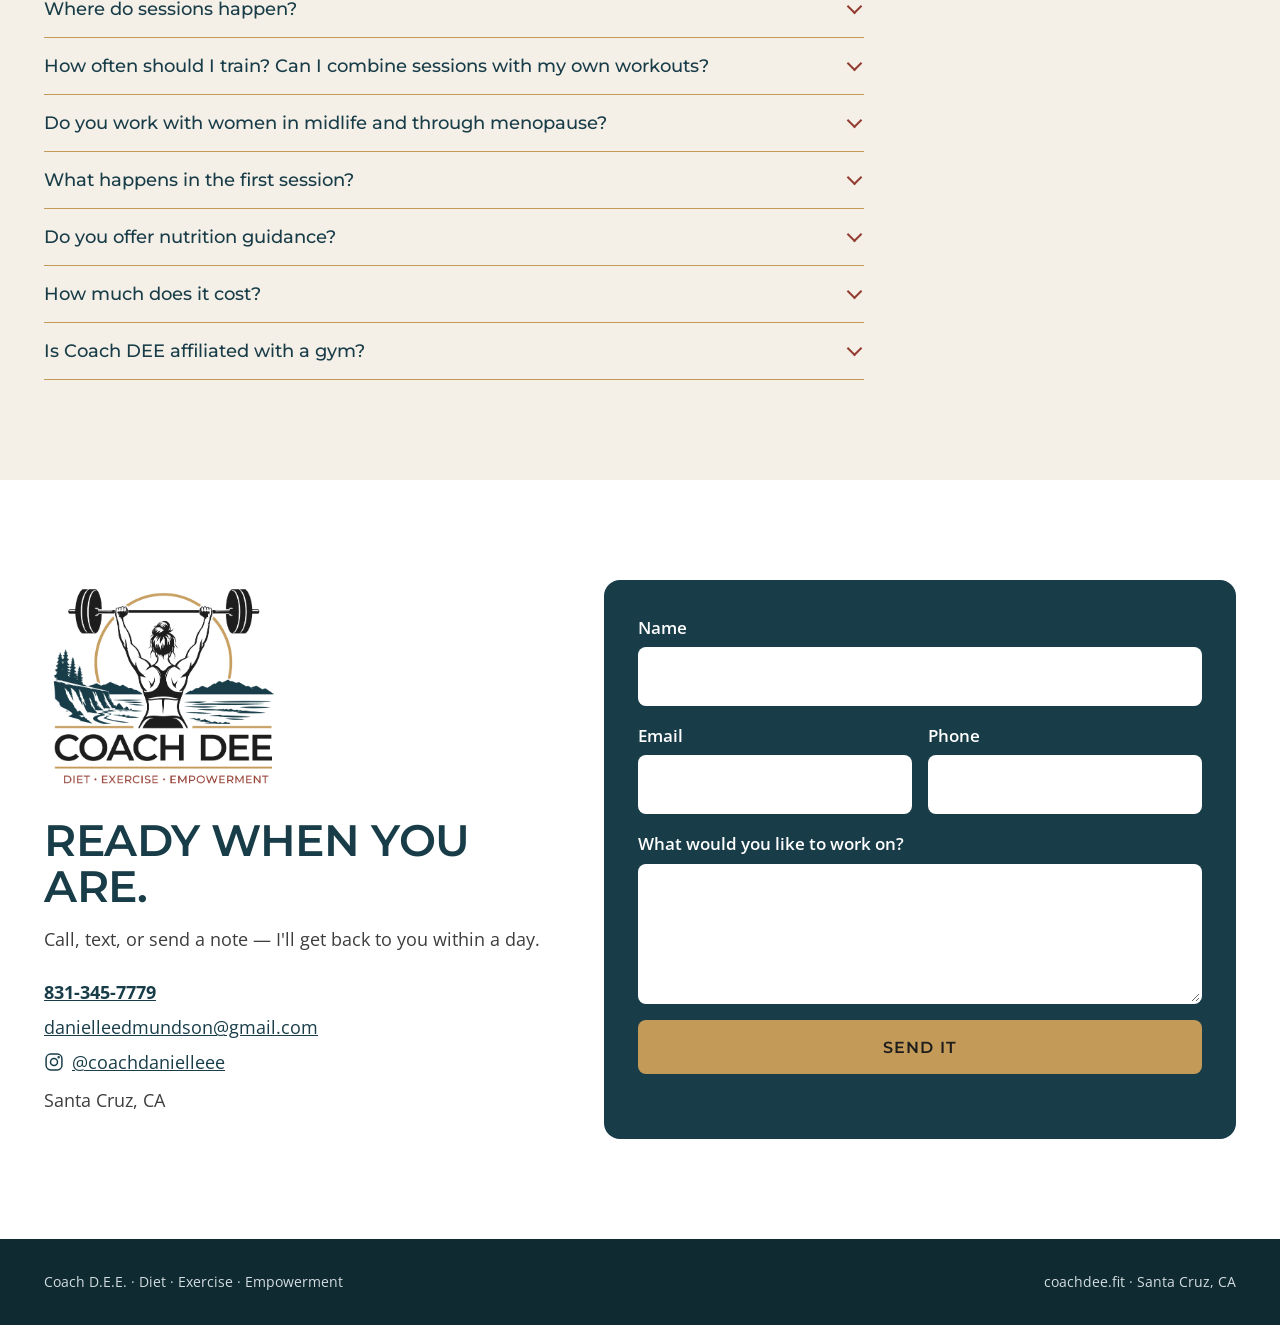
==== commit e7e8194d: "FAQ Added FAQ near bottom" ====
--- a/site/index.html
+++ b/site/index.html
@@ -18,6 +18,71 @@
   <meta property="og:url" content="https://coachdee.fit/">
   <meta name="twitter:card" content="summary_large_image">
   <link rel="canonical" href="https://coachdee.fit/">
+  <!-- Business details for Google (hidden from visitors). Keep the phone,
+       prices and links here in step with the page. The Google Business
+       Profile is linked in "sameAs" and "hasMap" (cid = her profile's ID).
+       Review link for clients: https://g.page/r/CQt90xytZlcoECE/review -->
+  <script type="application/ld+json">
+  {
+    "@context": "https://schema.org",
+    "@type": "LocalBusiness",
+    "@id": "https://coachdee.fit/#business",
+    "name": "Coach DEE",
+    "alternateName": "Coach D.E.E. (Diet, Exercise, Empowerment)",
+    "description": "Personal training and coaching in Santa Cruz, CA. Danielle Edmundson is a functional movement and metabolic health specialist with 20+ years as a coach and personal trainer, offering 1:1 coaching, small-group training, group classes, and online programming and nutrition guidance.",
+    "url": "https://coachdee.fit/",
+    "image": "https://coachdee.fit/images/danielle-portrait.jpg",
+    "logo": "https://coachdee.fit/images/CoachDee-Logo-FINAL2.png",
+    "telephone": "+1-831-345-7779",
+    "email": "danielleedmundson@gmail.com",
+    "priceRange": "$$",
+    "address": {
+      "@type": "PostalAddress",
+      "addressLocality": "Santa Cruz",
+      "addressRegion": "CA",
+      "addressCountry": "US"
+    },
+    "areaServed": {
+      "@type": "City",
+      "name": "Santa Cruz, CA"
+    },
+    "sameAs": [
+      "https://instagram.com/coachdanielleee",
+      "https://maps.google.com/?cid=2906904978189942027"
+    ],
+    "hasMap": "https://maps.google.com/?cid=2906904978189942027",
+    "founder": {
+      "@type": "Person",
+      "name": "Danielle Elizabeth Edmundson",
+      "jobTitle": "Personal Trainer and Coach",
+      "url": "https://coachdee.fit/"
+    },
+    "makesOffer": [
+      {
+        "@type": "Offer",
+        "name": "1:1 Coaching",
+        "price": "150",
+        "priceCurrency": "USD",
+        "description": "Private personal training, priced per hour."
+      },
+      {
+        "@type": "Offer",
+        "name": "Small Group Training",
+        "description": "Coaching for two or three people, or a team. From $200, varies by group."
+      },
+      {
+        "@type": "Offer",
+        "name": "Group Classes",
+        "description": "Occasional drop-in classes at local CrossFit gyms."
+      },
+      {
+        "@type": "Offer",
+        "name": "Online Coaching & Nutrition",
+        "description": "Programming and metabolic health guidance, price varies."
+      }
+    ]
+  }
+  </script>
 
   <!-- Browser-tab icon, plus a larger copy and a phone home-screen version -->
   <link rel="icon" href="images/favicon-32.png" sizes="32x32" type="image/png">
@@ -139,8 +204,10 @@
      ============================================================ -->
 <section class="vq-split" aria-label="Danielle coaching, and what clients say">
   <div class="vq-split-video">
-    <video src="images/coachdee-broll-2.mp4" poster="images/coachdee-broll-2-preview.jpg"
-         autoplay muted loop playsinline preload="auto"
+    <!-- The video only starts loading when a visitor scrolls near it (keeps the page fast).
+         To change the video, change data-src below. -->
+    <video data-src="images/coachdee-broll-2.mp4" poster="images/coachdee-broll-2-preview.jpg"
+         muted loop playsinline preload="none"
          aria-label="Danielle coaching clients through balance work, lifts, rows and drills"></video>
   </div>
   <div class="vq-panel">
@@ -164,22 +231,22 @@
         <figcaption>— Mary</figcaption>
       </figure>
 
-      <!-- 0:34 to 0:50: Dirk, part 1. Barn red -->
-      <figure class="testimonial style-red" data-start="0:34">
+      <!-- 0:34 to 0:50: Emily. Teal -->
+      <figure class="testimonial" data-start="0:34">
+        <blockquote>“Danielle brings energy, expertise and genuine care to every session.”</blockquote>
+        <figcaption>— Emily</figcaption>
+      </figure>
+
+      <!-- 0:50 to 1:05: Dirk, part 1. Barn red -->
+      <figure class="testimonial style-red" data-start="0:50">
         <blockquote>“Danielle does an outstanding job of demonstrating the proper technique and correcting mine. I do not have good proprioception, and her new refinements and insights at every step yield continuous improvement…”</blockquote>
         <figcaption>— Dirk</figcaption>
       </figure>
 
-      <!-- 0:50 to 1:05: Dirk, part 2. Barn red -->
-      <figure class="testimonial style-red" data-start="0:50">
+      <!-- 1:05 to 1:20: Dirk, part 2. Barn red. Then no quote until the end (the logo) -->
+      <figure class="testimonial style-red" data-start="1:05" data-end="1:20">
         <blockquote>“…She is patient, humorous, and our sessions are tremendous fun.”</blockquote>
         <figcaption>— Dirk</figcaption>
-      </figure>
-
-      <!-- 1:05 to 1:20: Emily. Teal. Then no quote until the end (the logo) -->
-      <figure class="testimonial" data-start="1:05" data-end="1:20">
-        <blockquote>“Danielle brings energy, expertise and genuine care to every session.”</blockquote>
-        <figcaption>— Emily</figcaption>
       </figure>
 
       <!-- Not shown right now: Drew. To use it, give it a time and delete the word "hidden". -->
@@ -284,12 +351,142 @@
 
 
 <!-- ============================================================
+     FAQ (click a question to open its answer)
+     To edit: change the question in <summary> and the answer in <p>.
+     Keep the matching text in the hidden FAQ details just below the
+     section in step, so Google reads the same words.
+     ============================================================ -->
+<section id="faq" class="faq">
+  <div class="wrap section">
+    <h2 class="big-heading">Questions</h2>
+    <div class="faq-list">
+      <details class="faq-item">
+        <summary>Do I need to be fit or experienced to start?</summary>
+        <p>Not at all. I work with experienced athletes, people coming back to exercise after years away, and people who aren't sure where to begin. Wherever you are, we'll start there.</p>
+      </details>
+      <details class="faq-item">
+        <summary>I have an injury or chronic pain. Can I still train with you?</summary>
+        <p>Usually, yes. I'll ask about your history, watch how you move, and build your program around what your body can do today. We adjust as you get stronger. If you're working with a doctor or physical therapist, I'm happy to fit in with their guidance.</p>
+      </details>
+      <details class="faq-item">
+        <summary>Where do sessions happen?</summary>
+        <p>At your home, my home gym in Santa Cruz, CrossFit Santa Cruz, or another spot that works for you. Online coaching is available wherever you are.</p>
+      </details>
+      <details class="faq-item">
+        <summary>How often should I train? Can I combine sessions with my own workouts?</summary>
+        <p>It depends on your goals and schedule. Some clients train only with me. Many find success seeing me once a week or so alongside the rest of their training, and I'll help make the two work together.</p>
+      </details>
+      <details class="faq-item">
+        <summary>Do you work with women in midlife and through menopause?</summary>
+        <p>Yes. Strength training matters even more as hormones change. It supports metabolism, bone health and balance. I'll help you train in a way that fits your energy, sleep and recovery as they shift.</p>
+      </details>
+      <details class="faq-item">
+        <summary>What happens in the first session?</summary>
+        <p>We'll talk about your goals, history and schedule, then move through some basic movement patterns so I can see where to start. You'll leave with a clear sense of the plan and how we'll progress.</p>
+      </details>
+      <details class="faq-item">
+        <summary>Do you offer nutrition guidance?</summary>
+        <p>Yes. Diet and exercise work together, and I offer metabolic health and nutrition guidance alongside training or on its own, in person or online.</p>
+      </details>
+      <details class="faq-item">
+        <summary>How much does it cost?</summary>
+        <p>1:1 coaching is $150 an hour. Small-group sessions start at $200 and vary by group. Online coaching and nutrition pricing varies. Get in touch and we'll find the right fit.</p>
+      </details>
+      <details class="faq-item">
+        <summary>Is Coach DEE affiliated with a gym?</summary>
+        <p>Coach DEE is me, Danielle Edmundson, an independent coach and personal trainer in Santa Cruz. I'm not part of any one gym. I train clients at home, in my home gym, and at CrossFit Santa Cruz, and I coach occasional classes at local CrossFit gyms.</p>
+      </details>
+    </div>
+  </div>
+</section>
+<script type="application/ld+json">
+{
+  "@context": "https://schema.org",
+  "@type": "FAQPage",
+  "mainEntity": [
+    {
+      "@type": "Question",
+      "name": "Do I need to be fit or experienced to start?",
+      "acceptedAnswer": {
+        "@type": "Answer",
+        "text": "Not at all. I work with experienced athletes, people coming back to exercise after years away, and people who aren't sure where to begin. Wherever you are, we'll start there."
+      }
+    },
+    {
+      "@type": "Question",
+      "name": "I have an injury or chronic pain. Can I still train with you?",
+      "acceptedAnswer": {
+        "@type": "Answer",
+        "text": "Usually, yes. I'll ask about your history, watch how you move, and build your program around what your body can do today. We adjust as you get stronger. If you're working with a doctor or physical therapist, I'm happy to fit in with their guidance."
+      }
+    },
+    {
+      "@type": "Question",
+      "name": "Where do sessions happen?",
+      "acceptedAnswer": {
+        "@type": "Answer",
+        "text": "At your home, my home gym in Santa Cruz, CrossFit Santa Cruz, or another spot that works for you. Online coaching is available wherever you are."
+      }
+    },
+    {
+      "@type": "Question",
+      "name": "How often should I train? Can I combine sessions with my own workouts?",
+      "acceptedAnswer": {
+        "@type": "Answer",
+        "text": "It depends on your goals and schedule. Some clients train only with me. Many find success seeing me once a week or so alongside the rest of their training, and I'll help make the two work together."
+      }
+    },
+    {
+      "@type": "Question",
+      "name": "Do you work with women in midlife and through menopause?",
+      "acceptedAnswer": {
+        "@type": "Answer",
+        "text": "Yes. Strength training matters even more as hormones change. It supports metabolism, bone health and balance. I'll help you train in a way that fits your energy, sleep and recovery as they shift."
+      }
+    },
+    {
+      "@type": "Question",
+      "name": "What happens in the first session?",
+      "acceptedAnswer": {
+        "@type": "Answer",
+        "text": "We'll talk about your goals, history and schedule, then move through some basic movement patterns so I can see where to start. You'll leave with a clear sense of the plan and how we'll progress."
+      }
+    },
+    {
+      "@type": "Question",
+      "name": "Do you offer nutrition guidance?",
+      "acceptedAnswer": {
+        "@type": "Answer",
+        "text": "Yes. Diet and exercise work together, and I offer metabolic health and nutrition guidance alongside training or on its own, in person or online."
+      }
+    },
+    {
+      "@type": "Question",
+      "name": "How much does it cost?",
+      "acceptedAnswer": {
+        "@type": "Answer",
+        "text": "1:1 coaching is $150 an hour. Small-group sessions start at $200 and vary by group. Online coaching and nutrition pricing varies. Get in touch and we'll find the right fit."
+      }
+    },
+    {
+      "@type": "Question",
+      "name": "Is Coach DEE affiliated with a gym?",
+      "acceptedAnswer": {
+        "@type": "Answer",
+        "text": "Coach DEE is me, Danielle Edmundson, an independent coach and personal trainer in Santa Cruz. I'm not part of any one gym. I train clients at home, in my home gym, and at CrossFit Santa Cruz, and I coach occasional classes at local CrossFit gyms."
+      }
+    }
+  ]
+}
+</script>
+
+
+<!-- ============================================================
      CONTACT (info + message form)
-     Messages are emailed to Danielle by FormSubmit (formsubmit.co).
-     The very first message triggers a one-time "activate this form"
-     email to Danielle — she clicks it once, and it works from then on.
-     To send messages somewhere else, change the email in the
-     form's action="..." address below.
+     Messages are emailed to Danielle by Web3Forms (web3forms.com).
+     The access_key below is tied to her Web3Forms account and decides
+     which inbox gets the messages. To change the inbox, sign in at
+     web3forms.com, or create a new key there and paste it below.
      ============================================================ -->
 <section id="contact" class="contact-band">
 <div class="wrap section contact">
@@ -303,12 +500,13 @@
     <p class="lead">Santa Cruz, CA</p>
   </div>
 
-  <form class="contact-form" method="POST" action="https://formsubmit.co/danielleedmundson@gmail.com">
-    <!-- Settings for FormSubmit (hidden from visitors) -->
-    <input type="hidden" name="_subject" value="New message from coachdee.fit">
-    <input type="hidden" name="_template" value="table">
-    <input type="hidden" name="_next" value="" id="thanks-page">
-    <p class="hidden-field"><label>Leave this empty <input type="text" name="_honey" tabindex="-1" autocomplete="off"></label></p>
+  <form class="contact-form" method="POST" action="https://api.web3forms.com/submit">
+    <!-- Settings for Web3Forms (hidden from visitors) -->
+    <input type="hidden" name="access_key" value="6b8cb14c-e06e-4262-809c-1b9738d6eac5">
+    <input type="hidden" name="subject" value="New message from coachdee.fit">
+    <input type="hidden" name="from_name" value="coachdee.fit contact form">
+    <input type="hidden" name="redirect" value="" id="thanks-page">
+    <p class="hidden-field"><label>Leave this unchecked <input type="checkbox" name="botcheck" tabindex="-1" autocomplete="off"></label></p>
 
     <label>Name
       <input type="text" name="name" autocomplete="name" required>
@@ -344,6 +542,23 @@
 <script>
   document.getElementById('thanks-page').value =
     new URL('thanks.html', window.location.href).href;
+</script>
+
+<!-- Start the video when it's about to scroll into view; pause it when it's off screen. -->
+<script>
+(function () {
+  var video = document.querySelector('.vq-split-video video');
+  if (!video) return;
+  video.muted = true;
+  function load() {
+    if (!video.getAttribute('src')) { video.src = video.getAttribute('data-src'); }
+  }
+  function play() { load(); var p = video.play(); if (p && p.catch) p.catch(function () {}); }
+  if (!('IntersectionObserver' in window)) { play(); return; }
+  new IntersectionObserver(function (entries) {
+    entries.forEach(function (e) { if (e.isIntersecting) play(); else if (video.getAttribute('src')) video.pause(); });
+  }, { rootMargin: '300px 0px' }).observe(video);
+})();
 </script>
 
 <!-- Show each client quote at its set time in the video (data-start / data-end). -->
--- a/site/style.css
+++ b/site/style.css
@@ -431,8 +431,14 @@
 
 /* ---------- Photo strip (four photos between "How we train" and the teal statement) ---------- */
 .photo-strip { display: grid; grid-template-columns: repeat(4, minmax(0, 1fr)); gap: 6px; background: var(--pure-white); }
-.photo-strip img { width: 100%; height: 100%; aspect-ratio: 3 / 4; object-fit: cover; }
-@media (max-width: 700px) { .photo-strip { grid-template-columns: repeat(2, minmax(0, 1fr)); } }
+.photo-strip img { width: 100%; height: auto; aspect-ratio: 3 / 4; object-fit: cover; }
+/* On phones: one row you can swipe sideways, each photo most of the screen wide */
+@media (max-width: 700px) {
+  .photo-strip { display: flex; gap: 6px; overflow-x: auto; scroll-snap-type: x mandatory;
+    -webkit-overflow-scrolling: touch; scrollbar-width: none; }
+  .photo-strip::-webkit-scrollbar { display: none; }
+  .photo-strip img { flex: 0 0 72%; width: 72%; max-width: none; scroll-snap-align: start; }
+}
 
 /* "How we train" cards: price line sits at the bottom so the cards line up */
 .offer { display: flex; flex-direction: column; }
@@ -440,3 +446,24 @@
 .train .card-grid { grid-template-columns: repeat(4, minmax(0, 1fr)); }
 @media (max-width: 1000px) { .train .card-grid { grid-template-columns: repeat(2, minmax(0, 1fr)); } }
 @media (max-width: 600px)  { .train .card-grid { grid-template-columns: 1fr; } }
+
+/* ---------- FAQ (click-to-open questions, above the contact form) ---------- */
+.faq { background: var(--warm-ivory); }
+.faq .big-heading { margin-bottom: 28px; }
+.faq-list { max-width: 820px; border-top: 1px solid var(--antique-gold); }
+.faq-item { border-bottom: 1px solid var(--antique-gold); }
+.faq-item summary {
+  display: flex; align-items: center; justify-content: space-between; gap: 16px;
+  min-height: 56px; padding: 14px 0; cursor: pointer; list-style: none;
+  font-family: var(--heading-font); font-weight: 500; font-size: 18px; line-height: 1.35; color: var(--deep-teal);
+}
+.faq-item summary::-webkit-details-marker { display: none; }
+.faq-item summary::after {                       /* chevron that flips when open */
+  content: ""; flex-shrink: 0; width: 9px; height: 9px; margin: -4px 4px 0 0;
+  border-right: 2px solid var(--barn-red); border-bottom: 2px solid var(--barn-red); transform: rotate(45deg);
+}
+.faq-item[open] summary::after { transform: rotate(-135deg); margin-top: 4px; }
+.faq-item summary:hover { color: var(--barn-red); }
+.faq-item summary:focus-visible { outline: 2px solid var(--barn-red); outline-offset: 4px; border-radius: 4px; }
+.faq-item p { margin: 0 0 20px; max-width: 68ch; font-size: 17px; line-height: 1.6; color: var(--ink-soft); }
+@media (max-width: 600px) { .faq-item summary { font-size: 16.5px; } .faq-item p { font-size: 16px; } }
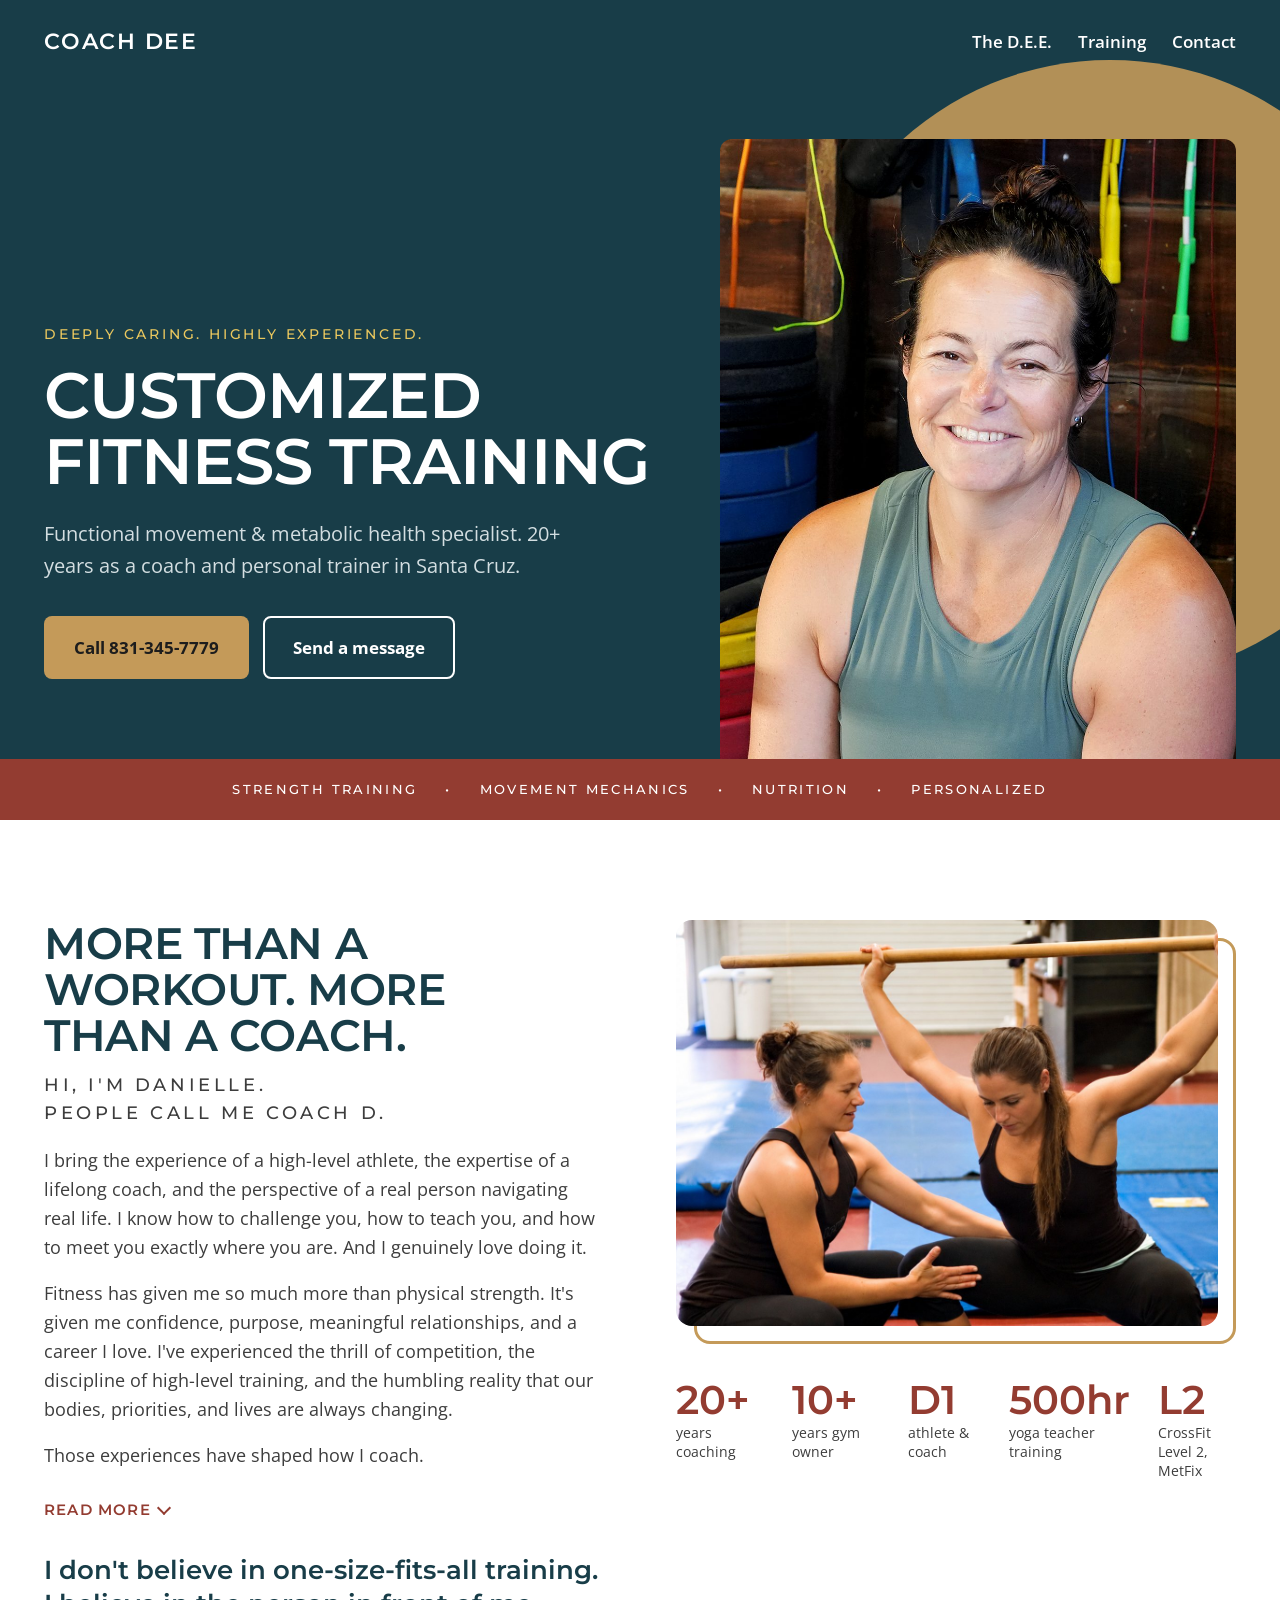
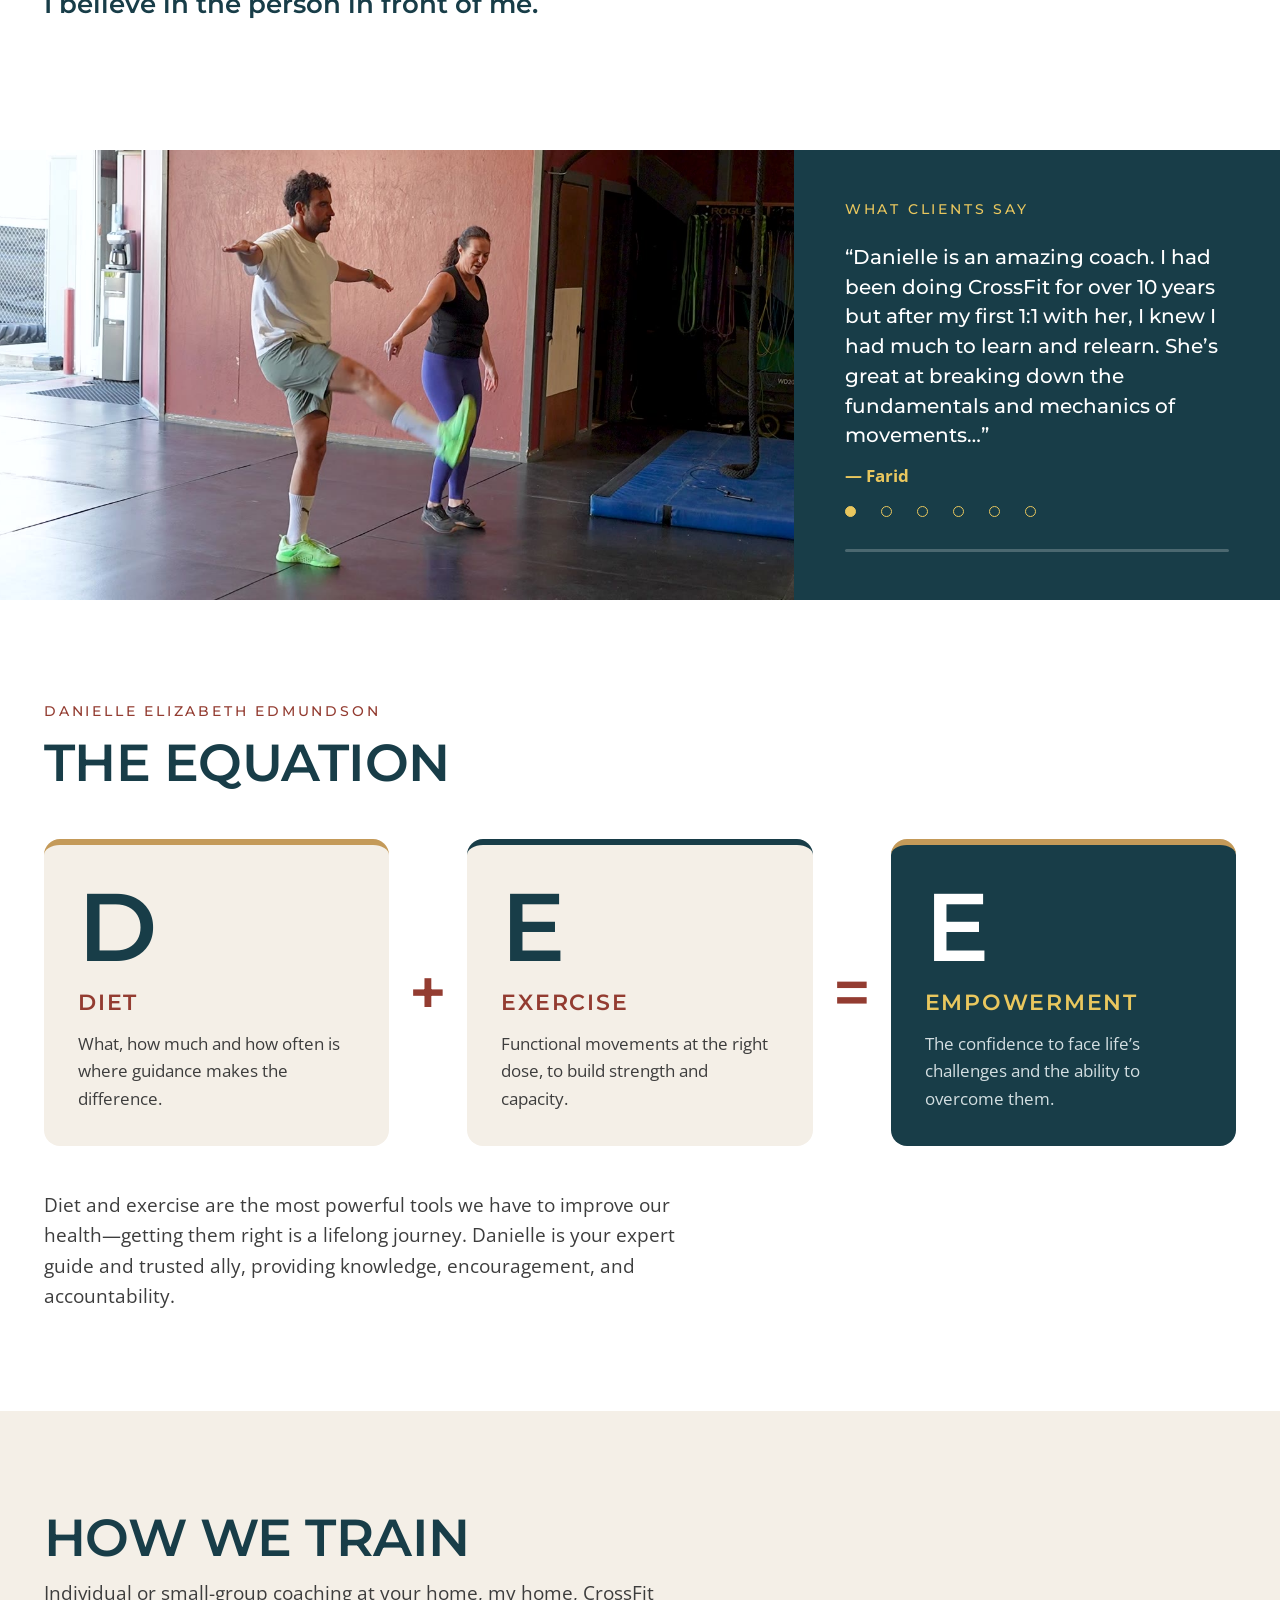
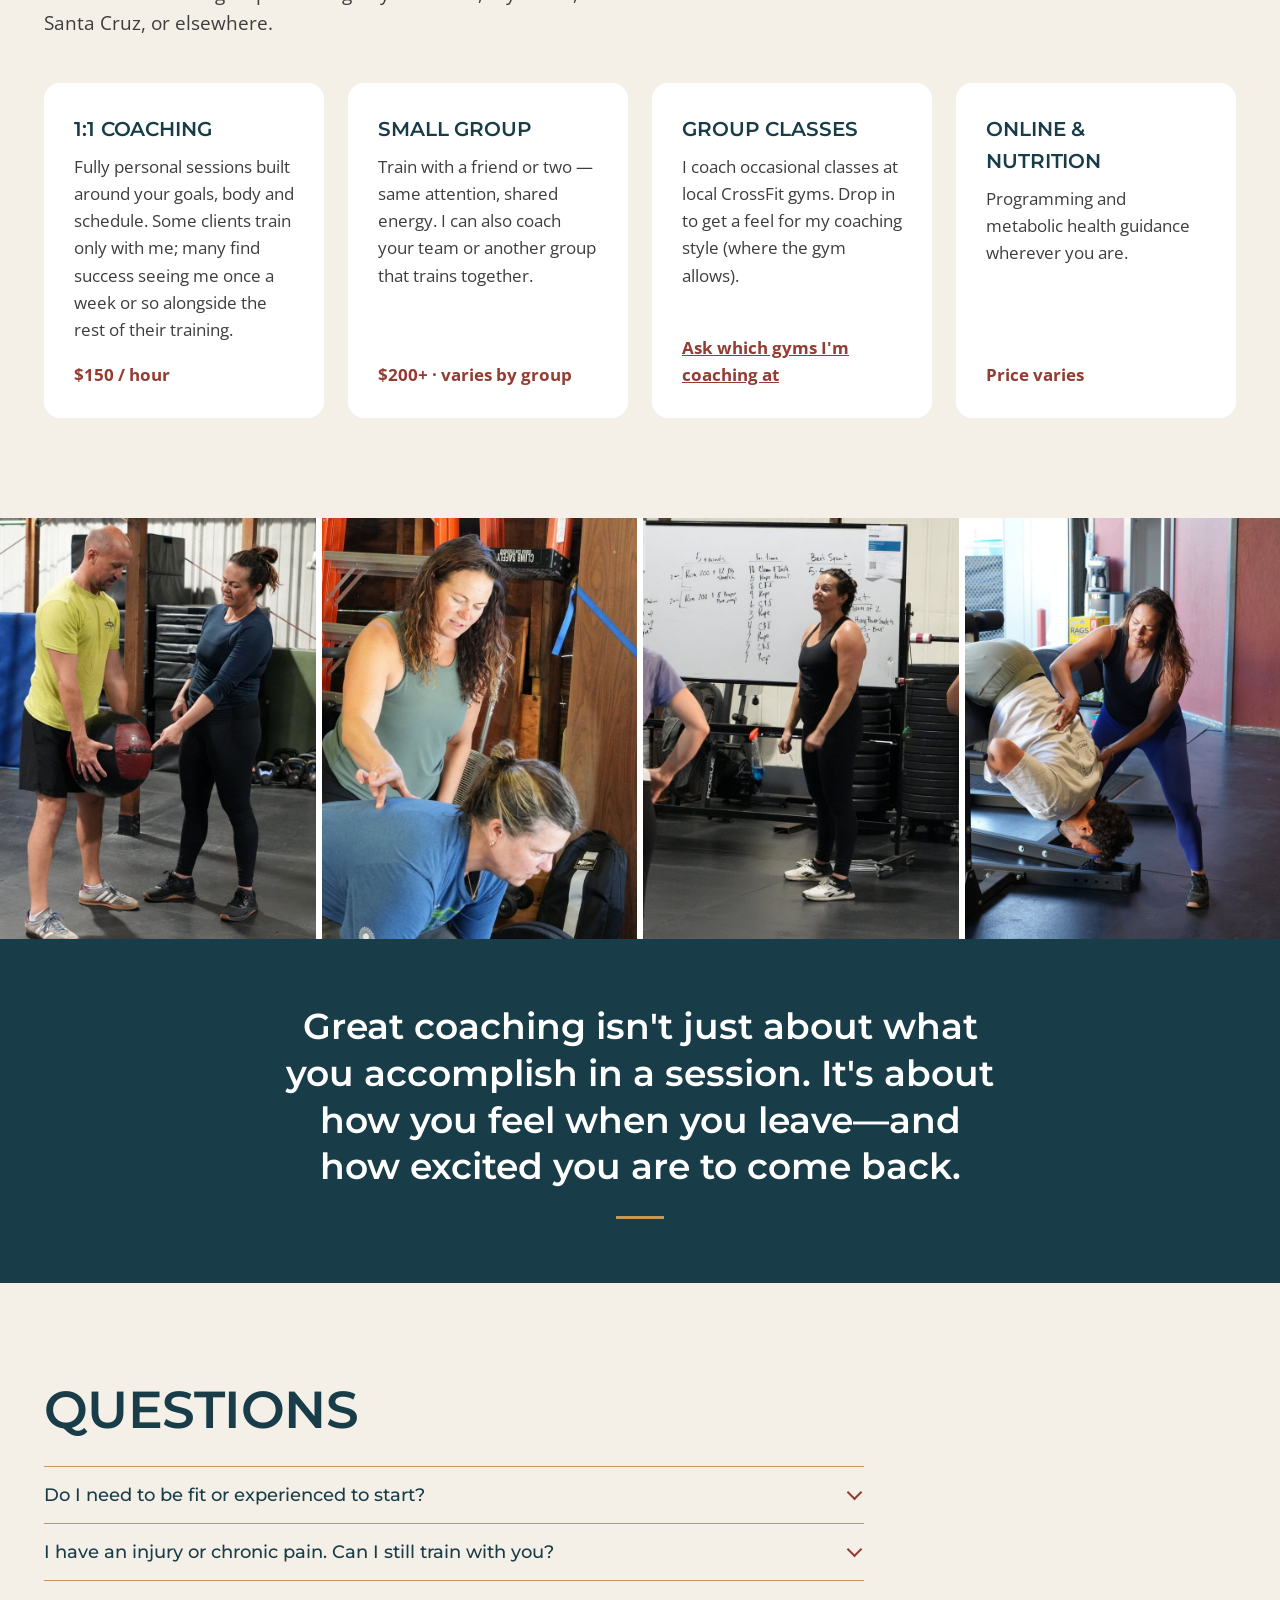
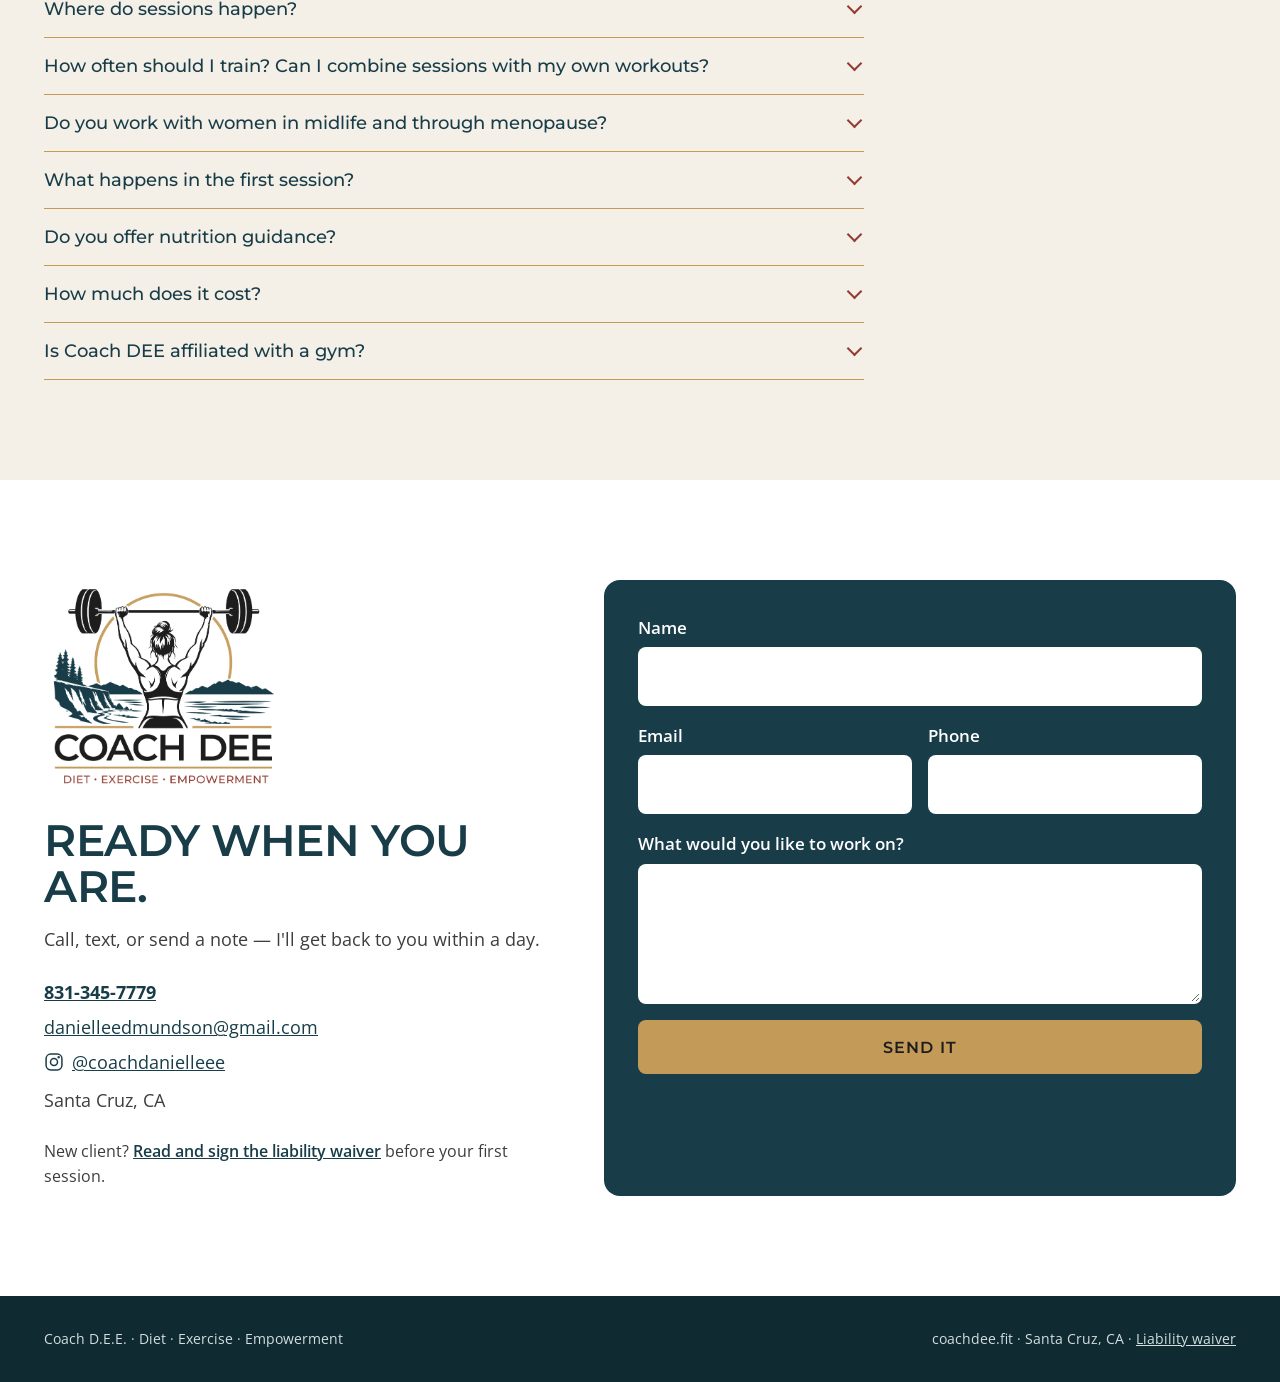
==== commit 1261bd93: "Waiver page setup" ====
--- a/site/index.html
+++ b/site/index.html
@@ -498,6 +498,7 @@
     <p><a href="mailto:danielleedmundson@gmail.com">danielleedmundson@gmail.com</a></p>
     <p><a class="ig-link" href="https://instagram.com/coachdanielleee"><svg aria-hidden="true" width="20" height="20" viewBox="0 0 24 24" fill="none" stroke="currentColor" stroke-width="1.8" stroke-linecap="round" stroke-linejoin="round"><rect x="2.5" y="2.5" width="19" height="19" rx="5.5"></rect><circle cx="12" cy="12" r="4.2"></circle><circle cx="17.6" cy="6.4" r="0.6" fill="currentColor"></circle></svg><span>@coachdanielleee</span></a></p>
     <p class="lead">Santa Cruz, CA</p>
+    <p class="waiver-link">New client? <a href="waiver.html">Read and sign the liability waiver</a> before your first session.</p>
   </div>
 
   <form class="contact-form" method="POST" action="https://api.web3forms.com/submit">
@@ -534,7 +535,7 @@
 <footer>
   <div class="wrap">
     <span>Coach D.E.E. · Diet · Exercise · Empowerment</span>
-    <span>coachdee.fit · Santa Cruz, CA</span>
+    <span>coachdee.fit · Santa Cruz, CA · <a href="waiver.html">Liability waiver</a></span>
   </div>
 </footer>
 
--- a/site/style.css
+++ b/site/style.css
@@ -467,3 +467,87 @@
 .faq-item summary:focus-visible { outline: 2px solid var(--barn-red); outline-offset: 4px; border-radius: 4px; }
 .faq-item p { margin: 0 0 20px; max-width: 68ch; font-size: 17px; line-height: 1.6; color: var(--ink-soft); }
 @media (max-width: 600px) { .faq-item summary { font-size: 16.5px; } .faq-item p { font-size: 16px; } }
+
+/* =====================================================================
+   LIABILITY WAIVER PAGE (waiver.html)
+   ===================================================================== */
+.waiver-page { background: var(--warm-ivory); }
+.w-hero .hero-lead { margin-bottom: 0; }
+.w-hero-body { position: relative; padding-top: 36px; padding-bottom: 56px; max-width: 820px; }
+.w-hero-body .eyebrow { color: var(--warm-yellow); margin-bottom: 14px; }
+.w-hero h1 { font-size: clamp(32px, 5vw, 52px); }
+.w-main { padding-top: 40px; padding-bottom: 80px; }
+.w-wrap { max-width: 860px; }
+.w-form { display: flex; flex-direction: column; gap: 22px; }
+
+.w-card {
+  margin: 0; min-width: 0; background: var(--pure-white); border: 1px solid #E4DDD0;
+  border-radius: var(--corner-round); padding: 26px 28px 28px;
+}
+.w-card legend, .w-doc h2 {
+  padding: 0; margin: 0 0 16px; float: left; width: 100%;
+  font-family: var(--heading-font); font-weight: var(--heading-weight); font-size: 15px;
+  letter-spacing: .1em; text-transform: uppercase; color: var(--barn-red);
+}
+.w-card legend + * { clear: both; }
+.w-grid { display: grid; grid-template-columns: repeat(2, minmax(0, 1fr)); gap: 16px 18px; }
+.w-span2 { grid-column: 1 / -1; }
+.w-pair { display: grid; grid-template-columns: minmax(0, 1fr) minmax(0, 1.4fr); gap: 12px; }
+@media (max-width: 620px) { .w-grid { grid-template-columns: 1fr; } .w-card { padding: 22px 18px 24px; } }
+
+.w-form label { display: flex; flex-direction: column; gap: 6px; font-weight: 600; font-size: 15px; color: var(--soft-black); }
+.w-form input[type="text"], .w-form input[type="email"], .w-form input[type="tel"], .w-form input[type="date"] {
+  width: 100%; box-sizing: border-box; min-height: 48px; padding: 11px 13px; font: inherit; font-weight: 400; font-size: 16px;
+  border: 1.5px solid #CFC6B6; border-radius: var(--button-round); background: var(--pure-white); color: var(--soft-black);
+}
+.w-form input:focus { outline: none; border-color: var(--deep-teal); box-shadow: 0 0 0 3px rgba(196, 154, 89, .35); }
+.w-hint { font-weight: 400; font-size: 13.5px; color: var(--ink-soft); }
+
+.w-choice { display: flex; flex-direction: column; gap: 10px; }
+.w-choice label, .w-check { flex-direction: row !important; align-items: flex-start; gap: 10px !important; font-weight: 500 !important; line-height: 1.45; cursor: pointer; }
+.w-choice input, .w-check input { width: 20px; height: 20px; margin: 1px 0 0; flex-shrink: 0; accent-color: var(--deep-teal); }
+
+/* the agreement text */
+.w-doc h2 { color: var(--deep-teal); font-size: 20px; letter-spacing: .04em; margin-bottom: 4px; float: none; }
+.w-doc-sub { margin: 0 0 14px; color: var(--ink-soft); font-size: 15px; }
+.w-note { margin: 0 0 6px; padding: 12px 14px; background: var(--warm-ivory); border-radius: 8px; font-size: 15px; }
+.w-clause { padding: 20px 0 18px; border-bottom: 1px solid #E4DDD0; }
+.w-clause:last-child { border-bottom: 0; padding-bottom: 0; }
+.w-clause h3 { margin: 0 0 10px; font-family: var(--heading-font); font-weight: var(--heading-weight); font-size: 16px; color: var(--deep-teal); }
+.w-clause p { margin: 0 0 10px; font-size: 15.5px; line-height: 1.6; color: var(--soft-black); max-width: 72ch; }
+.w-clause .w-choice { margin: 4px 0 14px; }
+.w-initials { flex-direction: row !important; align-items: center; gap: 10px !important; margin-top: 6px; font-size: 14px !important;
+  font-family: var(--heading-font); letter-spacing: .08em; text-transform: uppercase; color: var(--barn-red) !important; }
+.w-initials input { width: 88px !important; min-height: 40px !important; text-align: center; text-transform: uppercase; letter-spacing: .1em; }
+
+/* signature */
+.w-sign { display: flex; flex-direction: column; gap: 18px; }
+.w-sigwrap { display: flex; flex-direction: column; gap: 8px; }
+.w-siglabel { font-weight: 600; font-size: 15px; display: flex; flex-wrap: wrap; gap: 4px 10px; align-items: baseline; }
+.w-sigpad {
+  width: 100%; height: 180px; touch-action: none; cursor: crosshair; display: block;
+  background: var(--pure-white) linear-gradient(transparent calc(100% - 46px), #CFC6B6 calc(100% - 46px), #CFC6B6 calc(100% - 45px), transparent calc(100% - 45px));
+  border: 1.5px dashed var(--antique-gold); border-radius: var(--button-round);
+}
+.w-sigfoot { display: flex; flex-wrap: wrap; justify-content: space-between; align-items: center; gap: 8px; font-size: 14.5px; color: var(--ink-soft); }
+.w-clear { background: none; border: 0; padding: 8px 0; min-height: 40px; font: inherit; font-weight: 600; color: var(--barn-red); cursor: pointer; text-decoration: underline; }
+.w-submit {
+  min-height: 56px; background: var(--deep-teal); color: var(--pure-white); border: 0; border-radius: var(--button-round);
+  font-family: var(--heading-font); font-weight: var(--heading-weight); letter-spacing: .1em; font-size: 16px; cursor: pointer;
+}
+.w-submit:hover { filter: brightness(1.15); }
+.w-submit:disabled { opacity: .6; cursor: default; }
+.w-submit:focus-visible, .w-clear:focus-visible { outline: 3px solid var(--antique-gold); outline-offset: 3px; }
+.w-error { margin: 0; padding: 12px 14px; border-radius: 8px; background: #F7E3DF; color: #7A2E25; font-weight: 600; }
+.w-small { margin: 0; font-size: 14px; color: var(--ink-soft); }
+.w-done { display: flex; flex-direction: column; gap: 12px; align-items: flex-start; }
+.w-done .eyebrow { color: var(--barn-red); margin: 0; }
+.w-done h2 { margin: 0; font-family: var(--heading-font); font-weight: var(--heading-weight); color: var(--deep-teal); font-size: 28px; }
+.w-done p { margin: 0; font-size: 17px; }
+
+/* "New client? Sign the waiver" line in the contact section */
+.contact-info .waiver-link { margin-top: 18px; font-size: 16px; color: var(--ink-soft); }
+.contact-info .waiver-link a { font-weight: 600; color: var(--deep-teal); }
+
+[hidden] { display: none !important; }   /* keep hidden things hidden, even ones styled as flex */
+.w-hint:empty { display: none; }
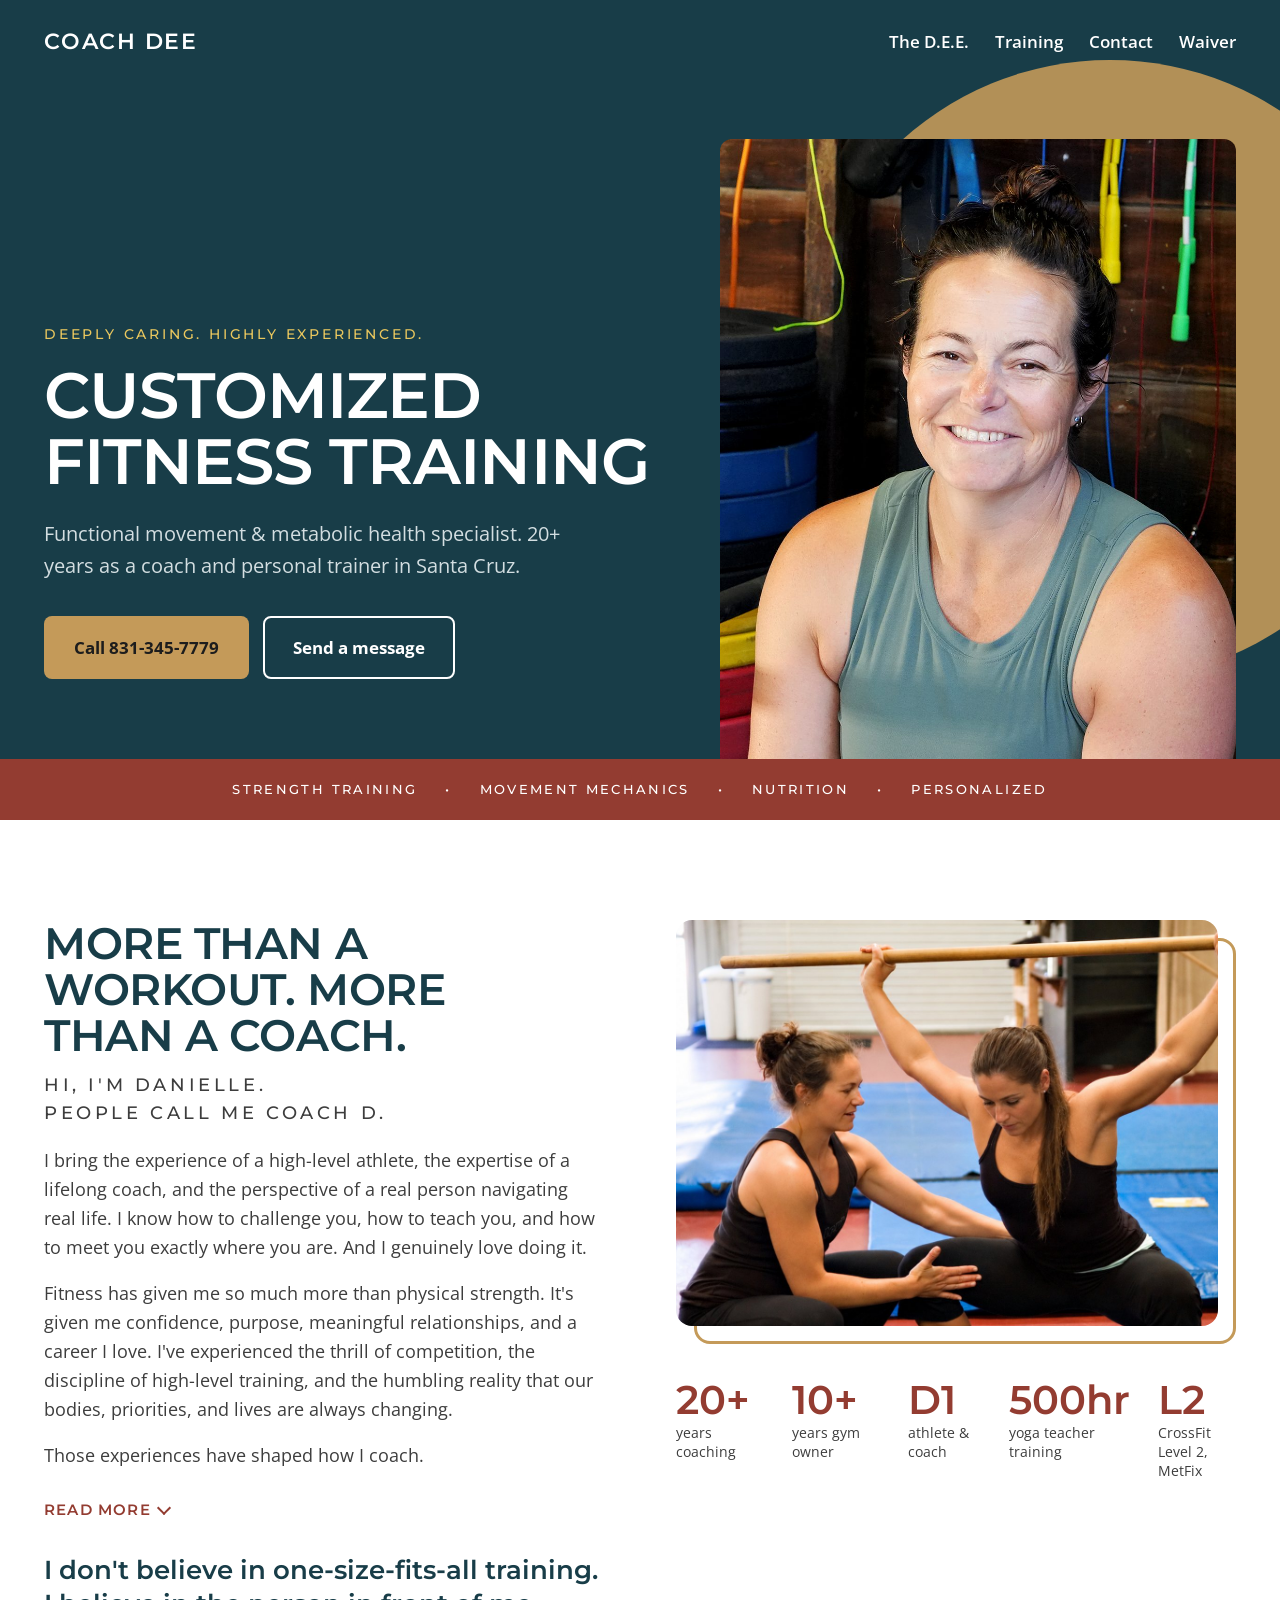
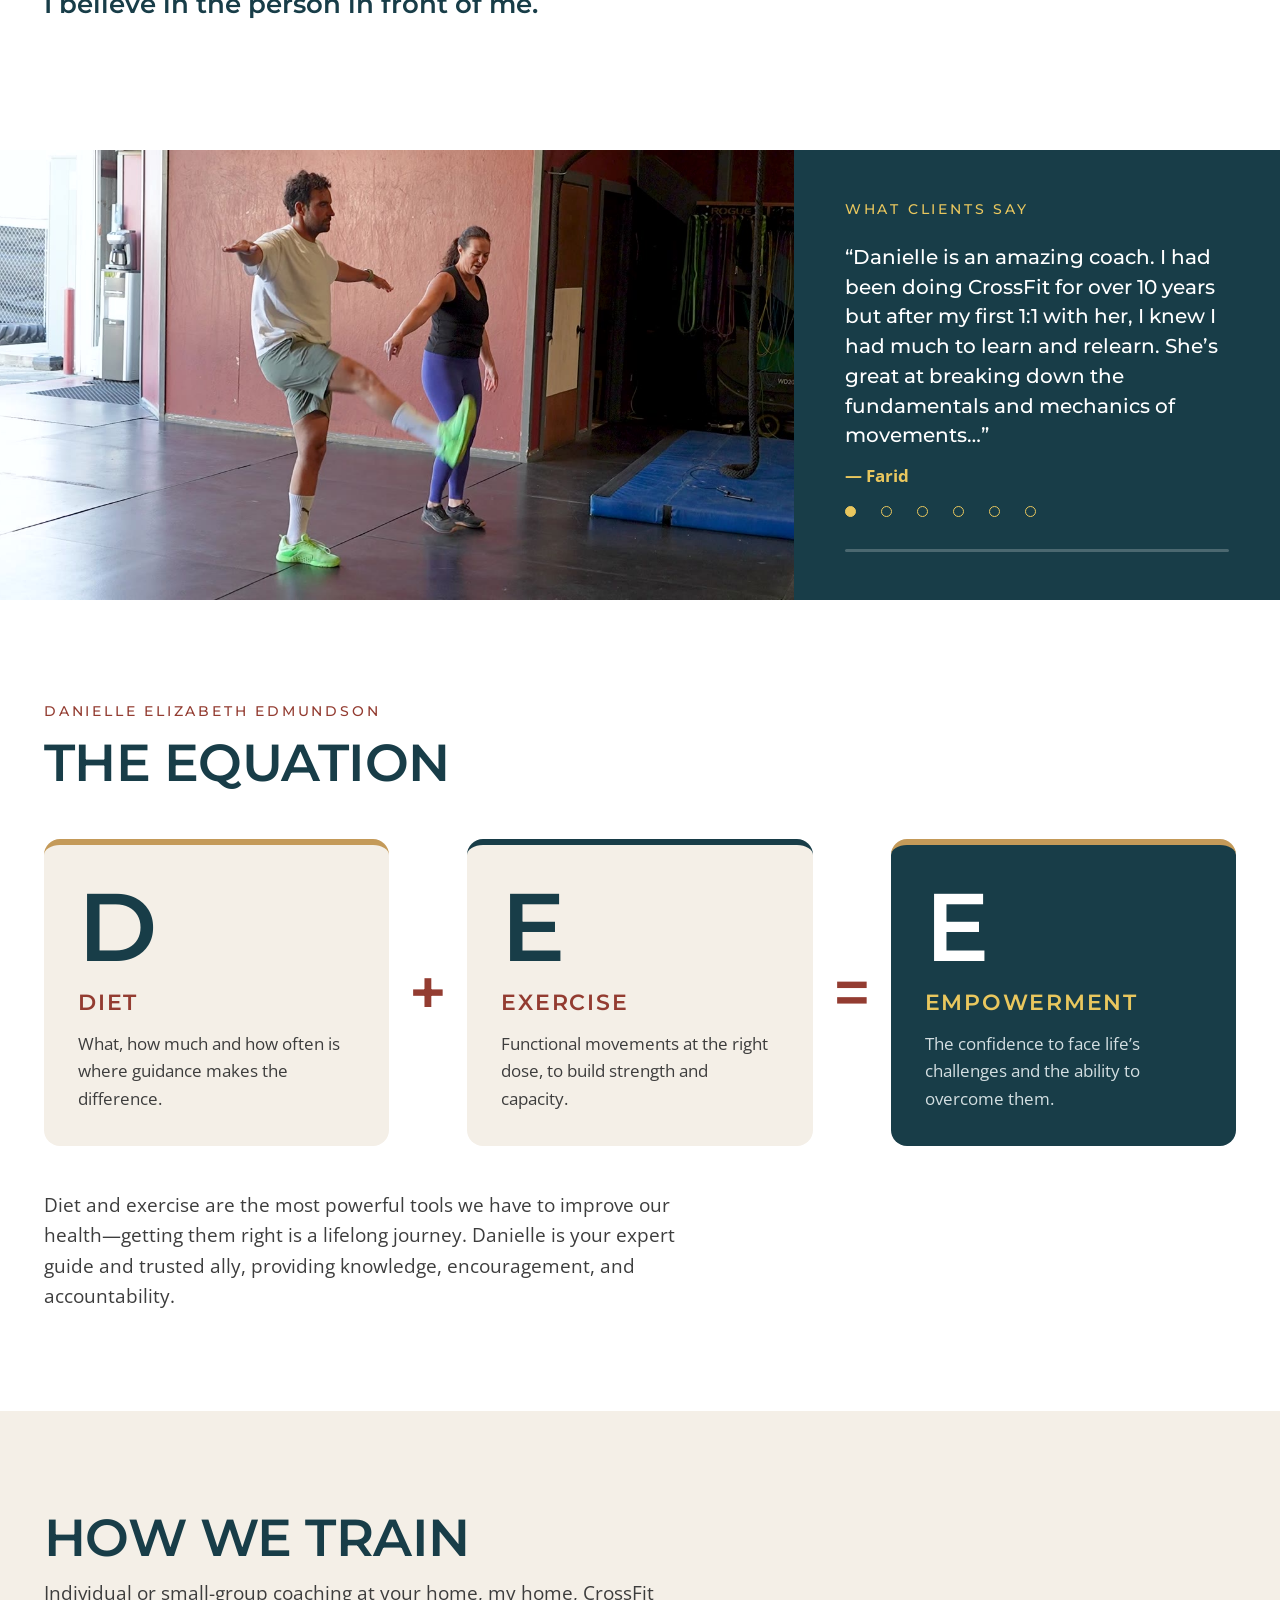
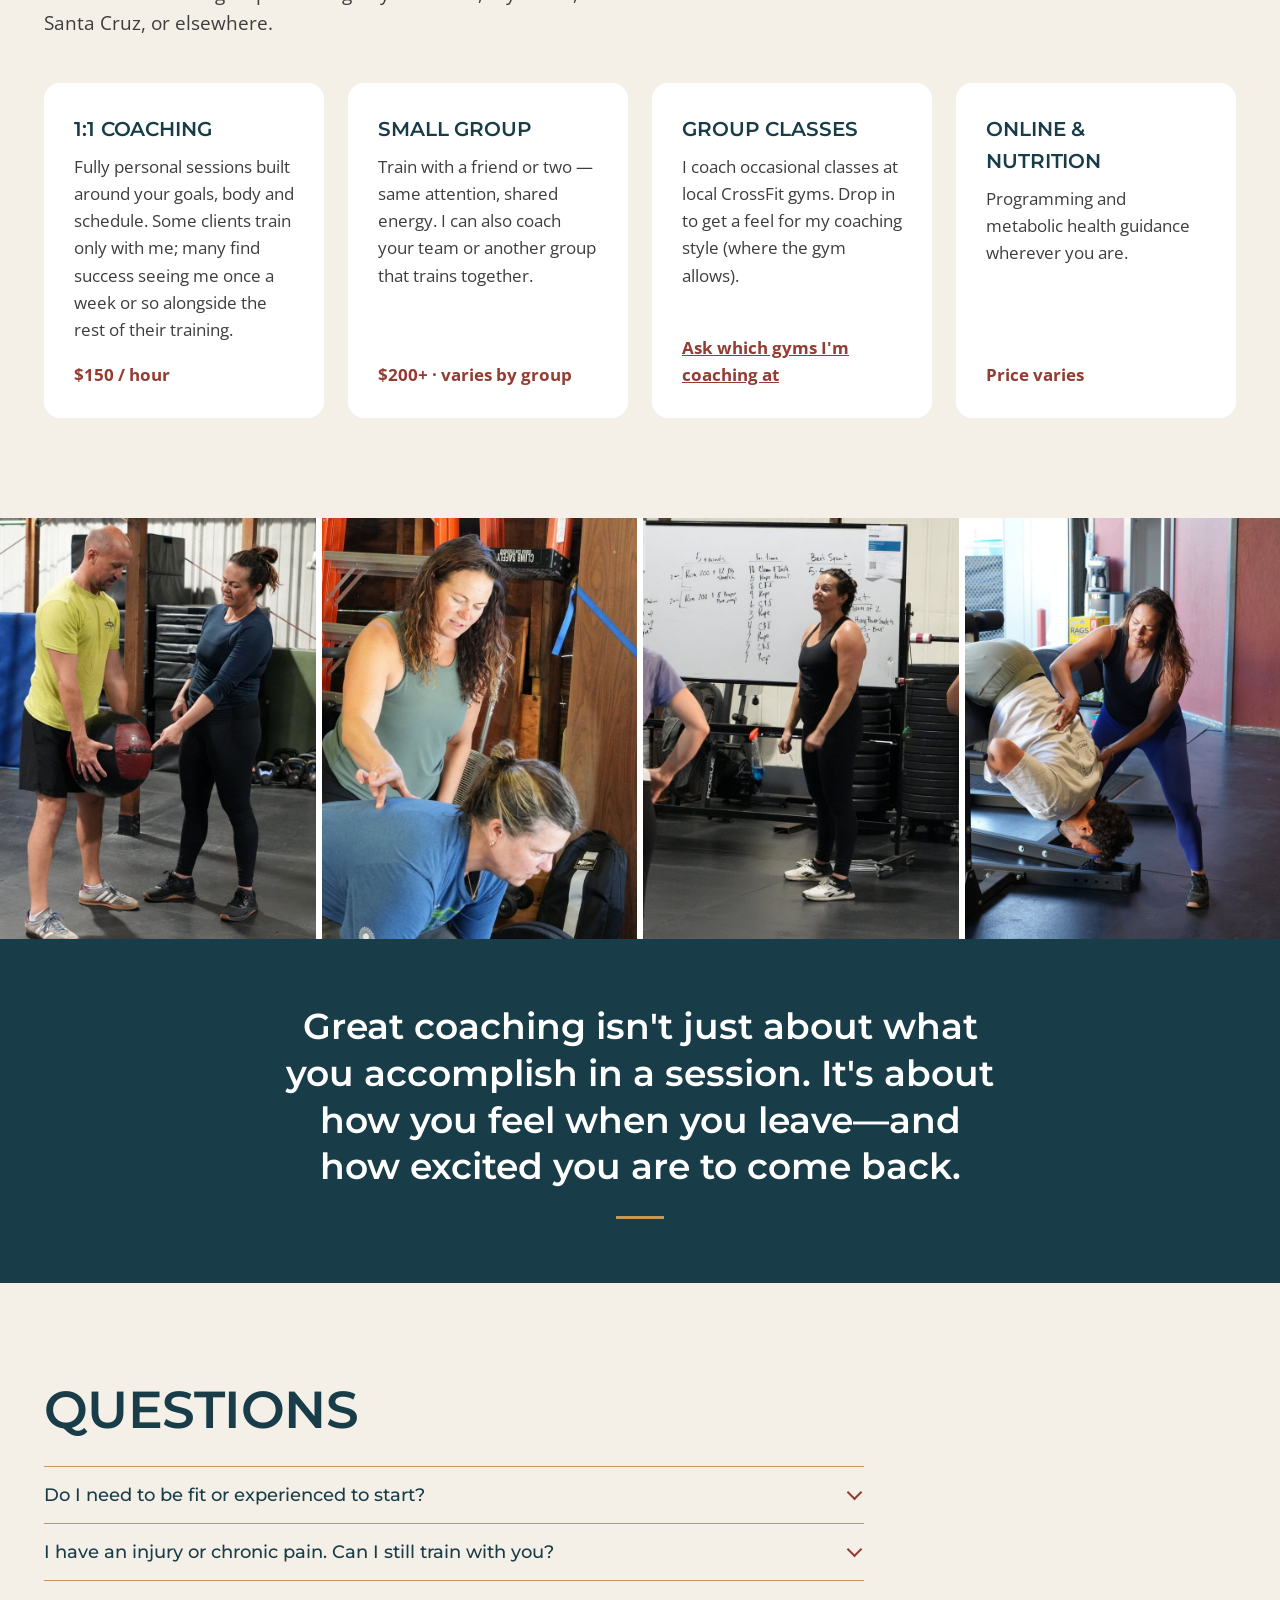
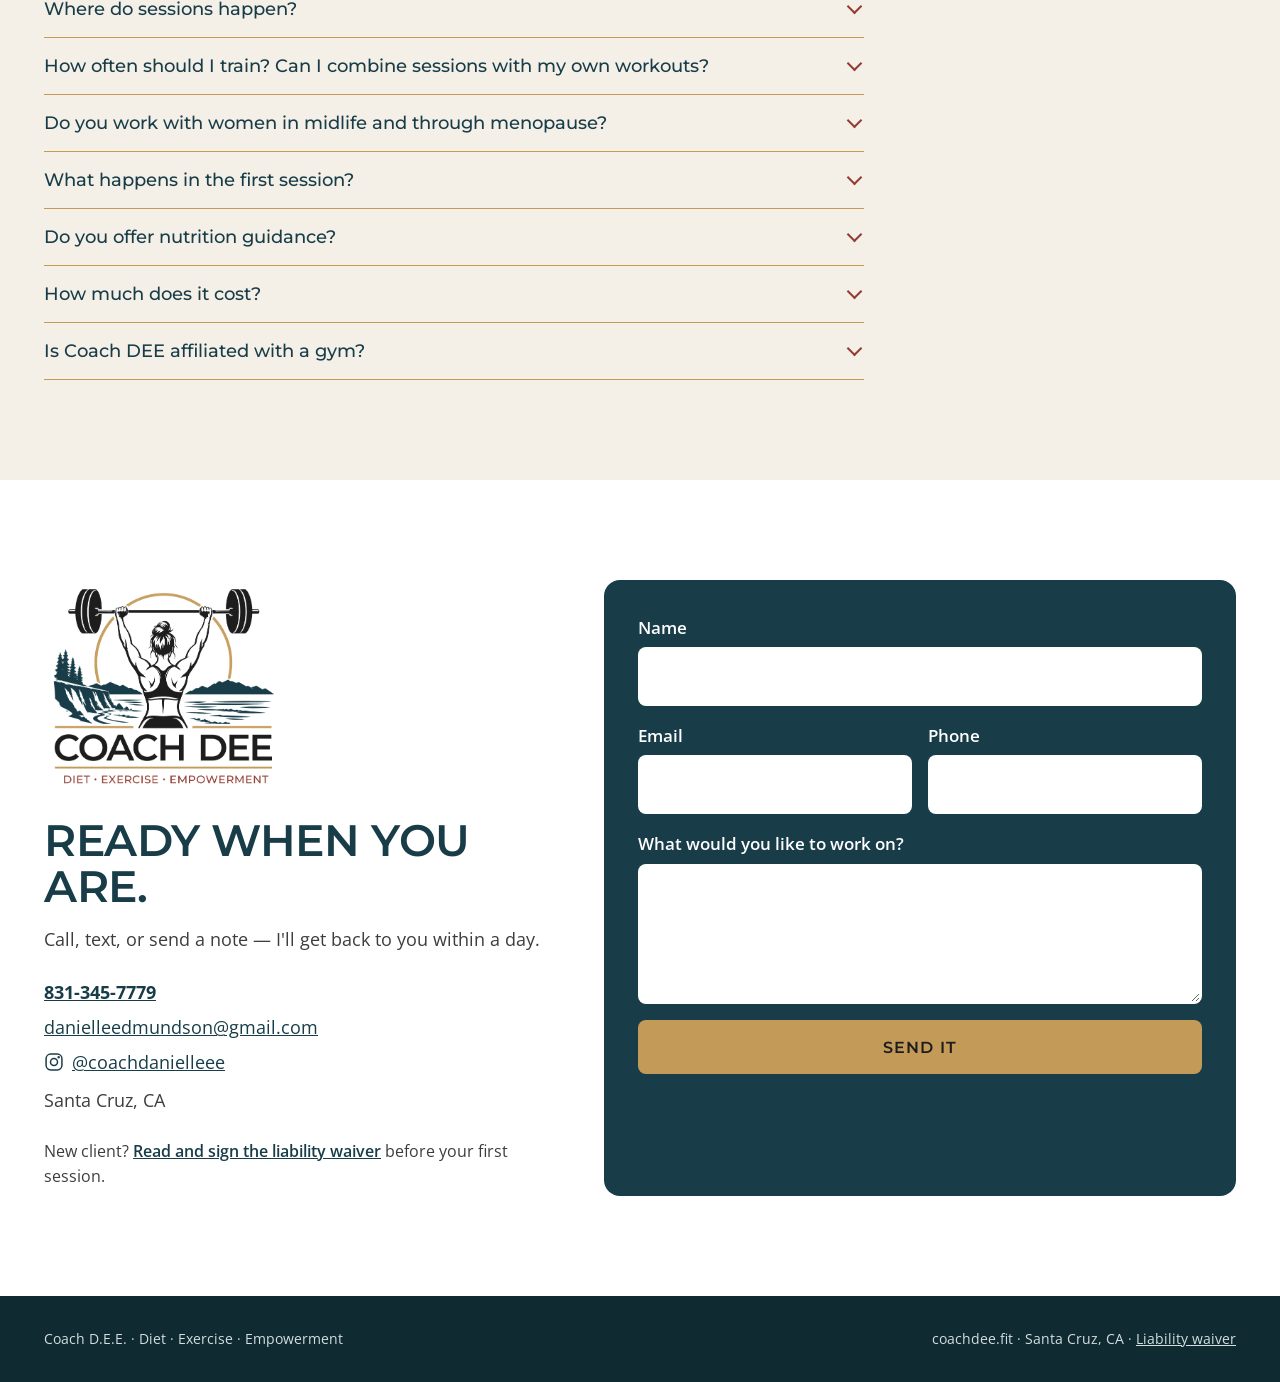
==== commit a9c0b300: "Waiver to site" ====
--- a/site/index.html
+++ b/site/index.html
@@ -111,6 +111,7 @@
       <a href="#dee">The D.E.E.</a>
       <a href="#train">Training</a>
       <a href="#contact">Contact</a>
+      <a href="waiver.html">Waiver</a>
     </nav>
   </div>
 
--- a/site/style.css
+++ b/site/style.css
@@ -551,3 +551,6 @@
 
 [hidden] { display: none !important; }   /* keep hidden things hidden, even ones styled as flex */
 .w-hint:empty { display: none; }
+
+.topbar nav a[aria-current="page"] { color: var(--warm-yellow); }
+@media (max-width: 480px) { .topbar nav { gap: 6px 18px; font-size: 15px; } }
